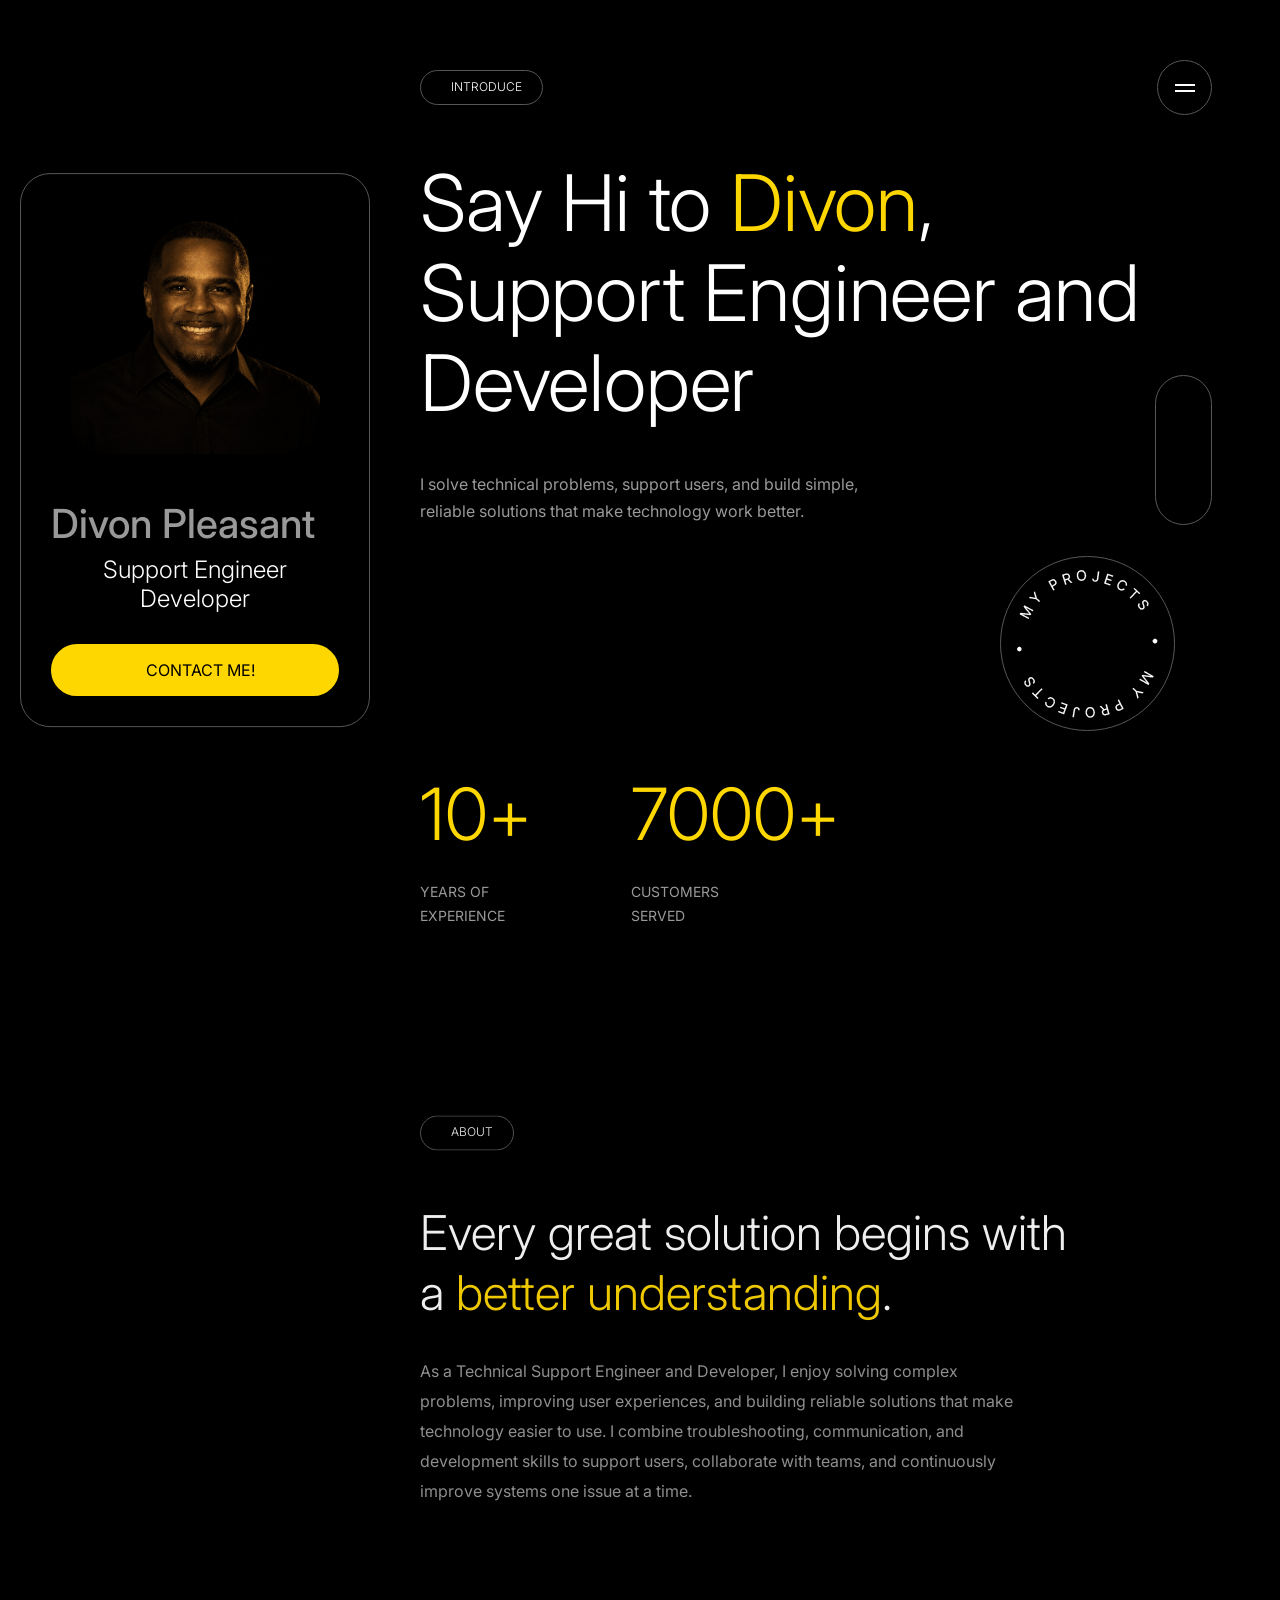
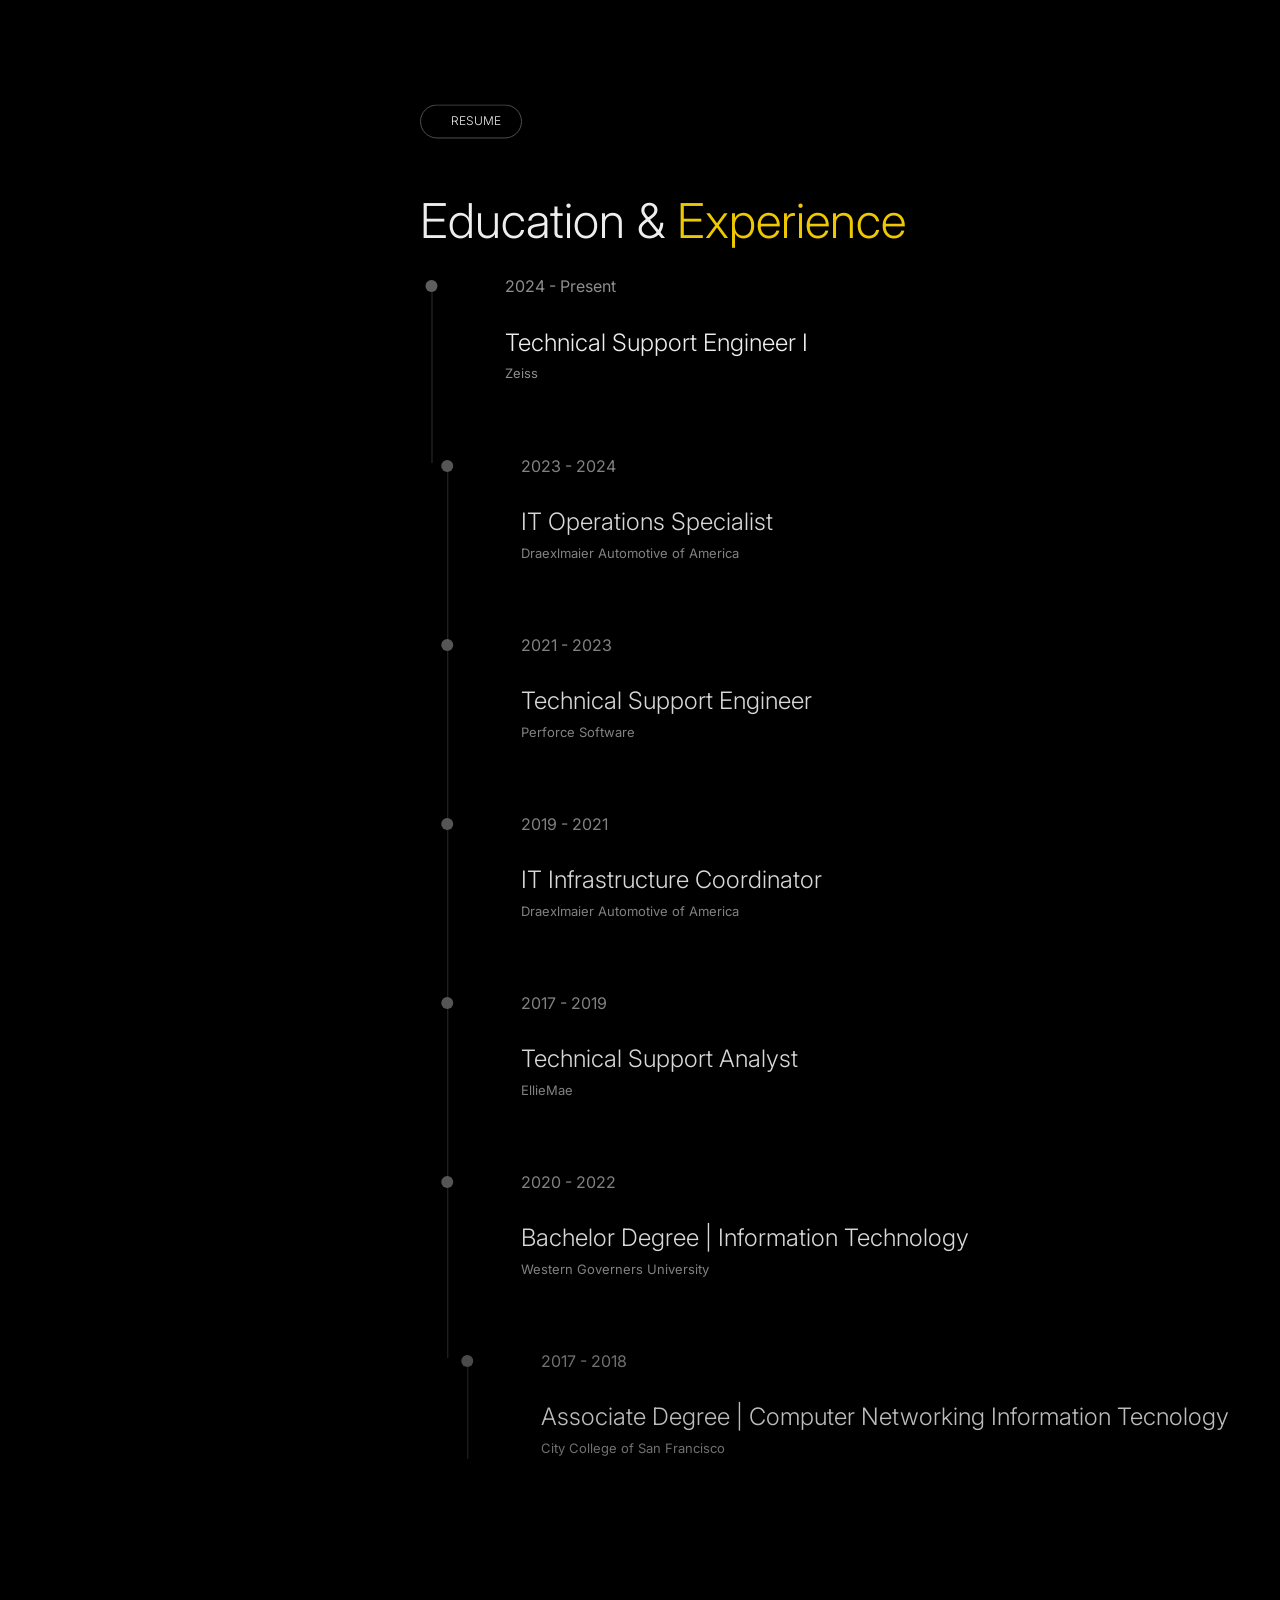
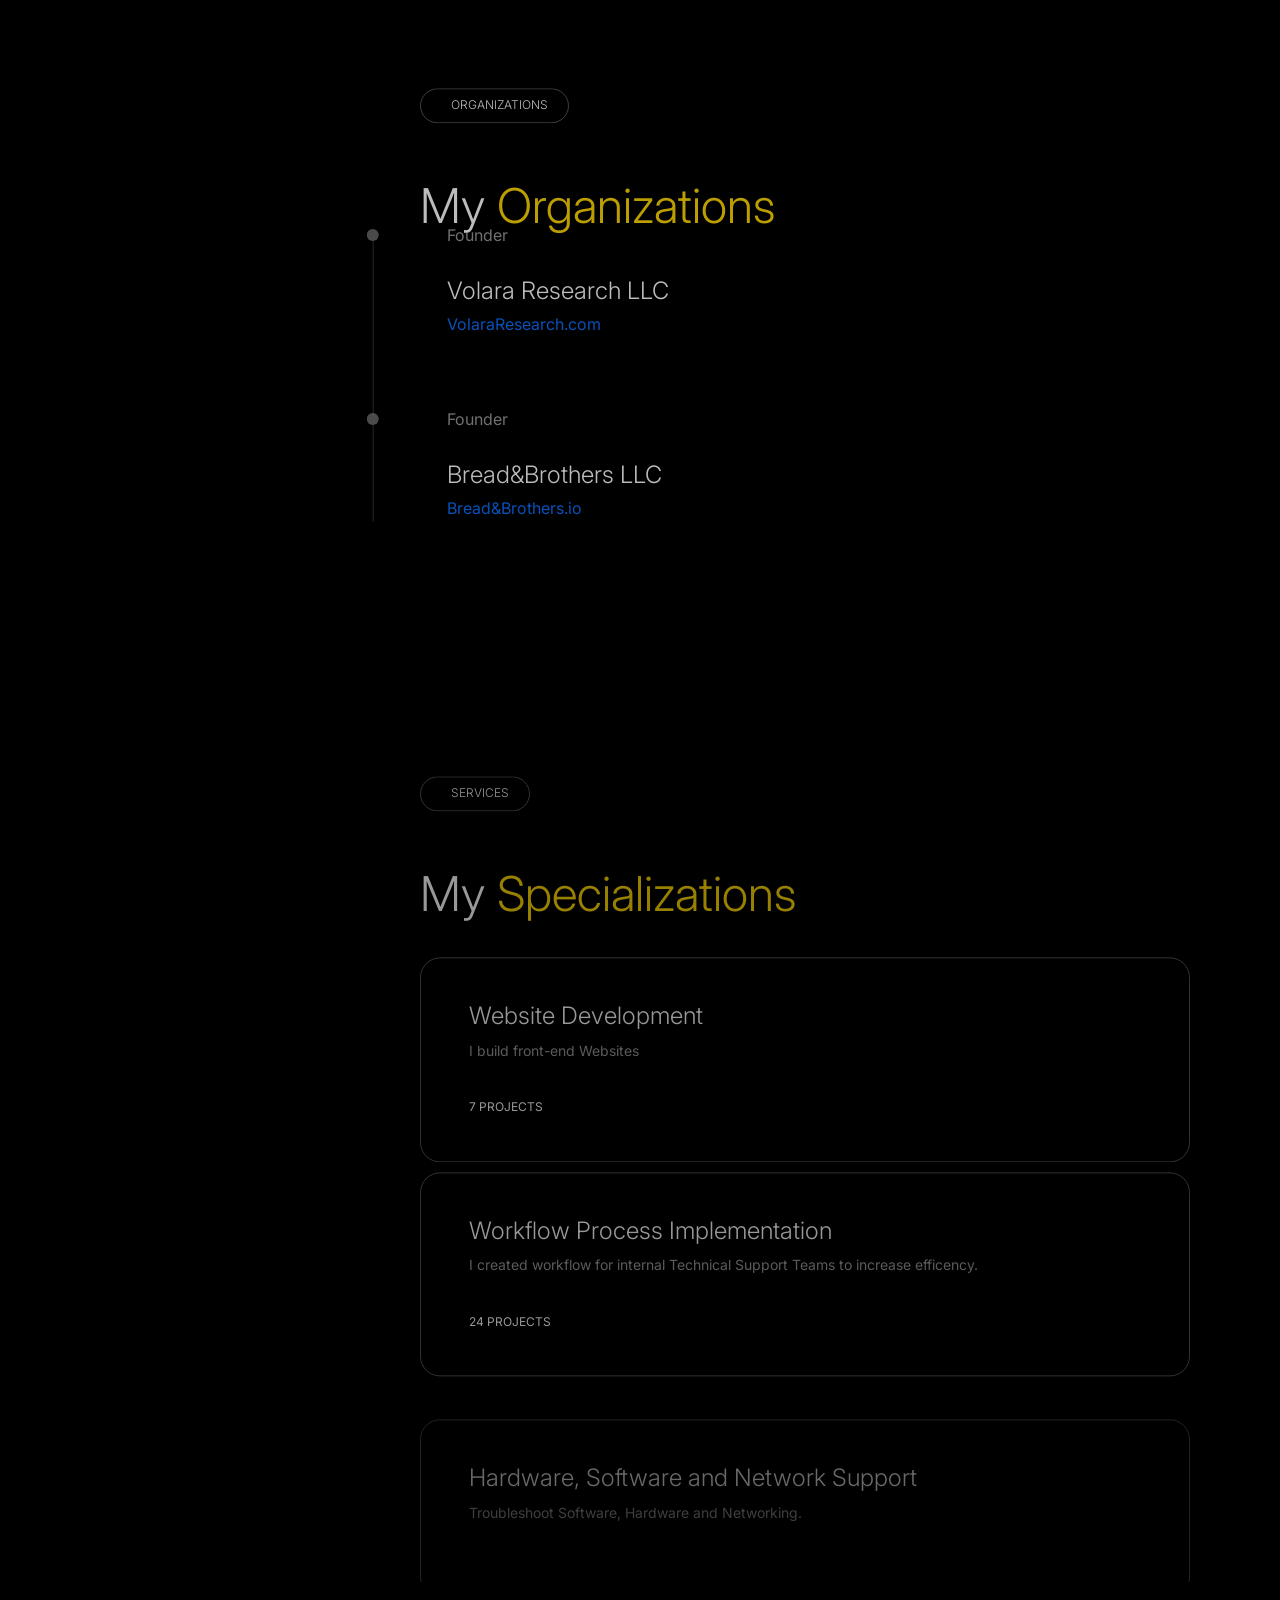
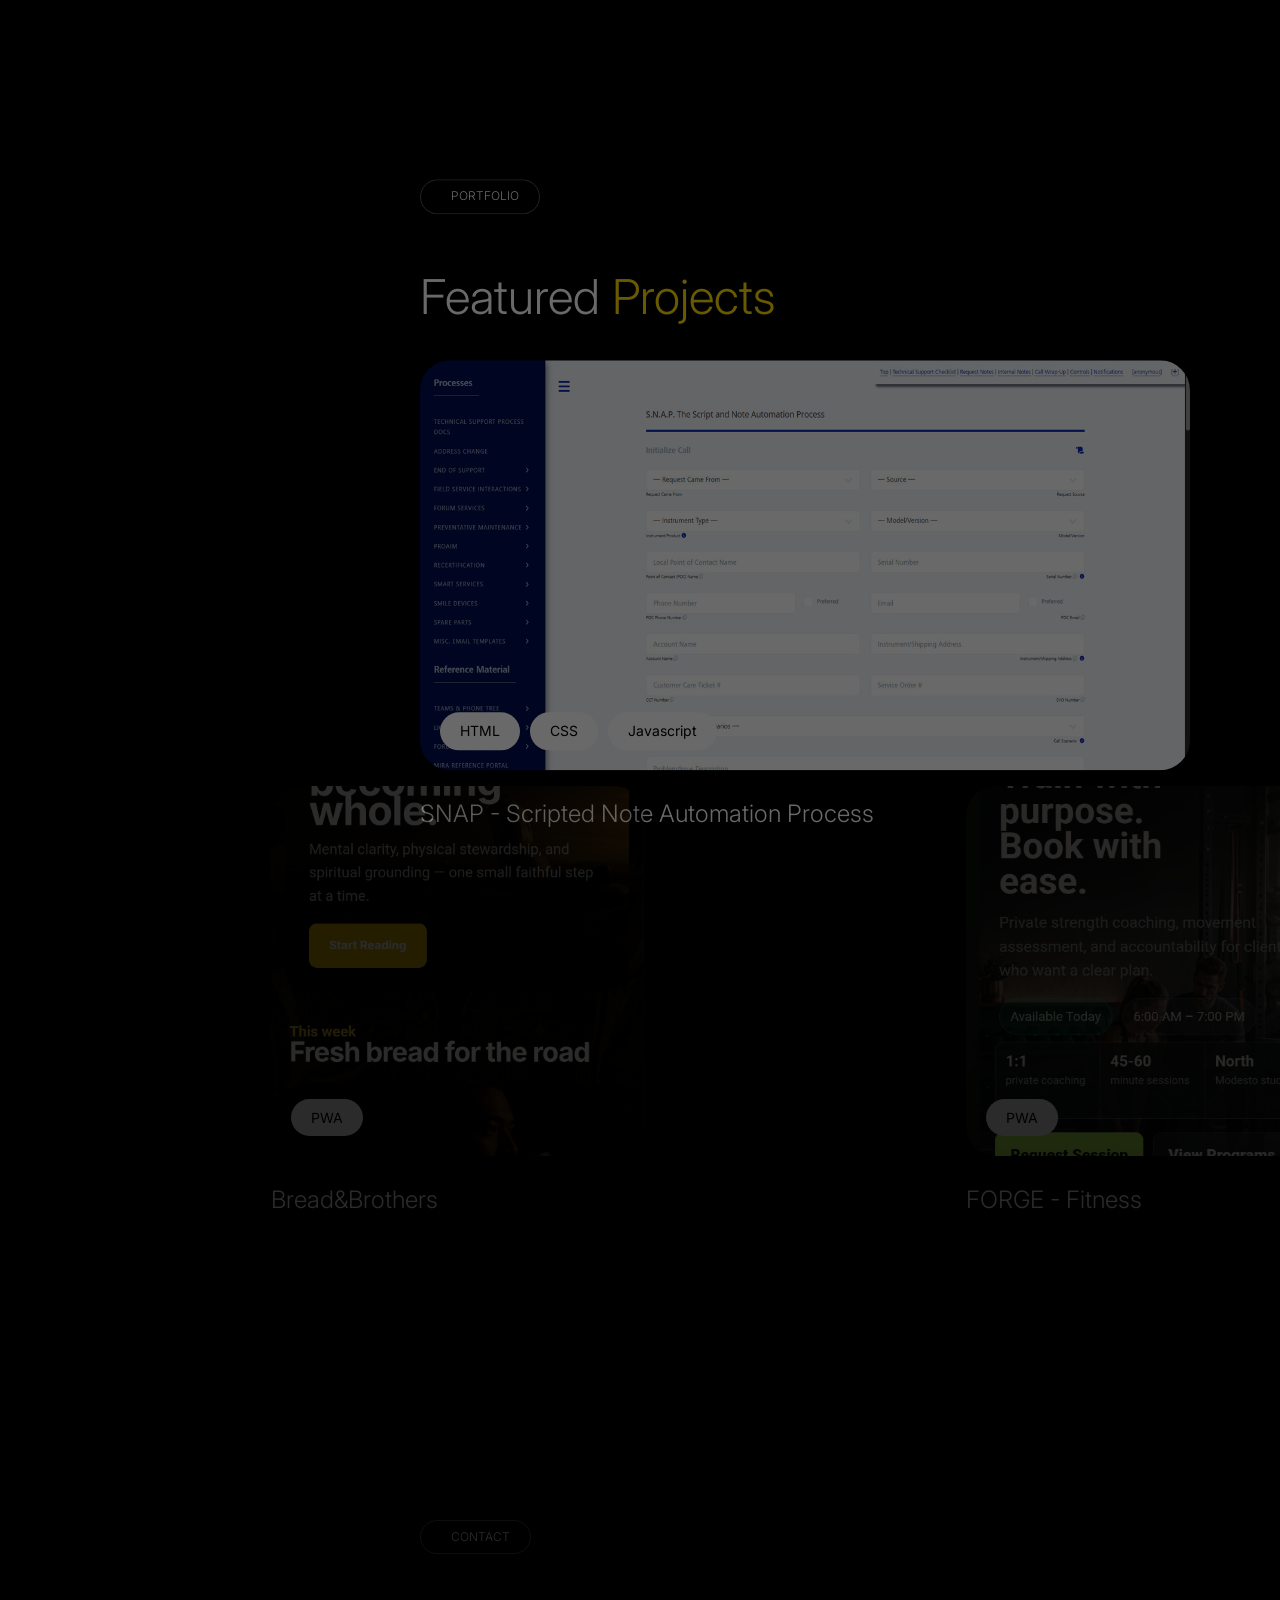
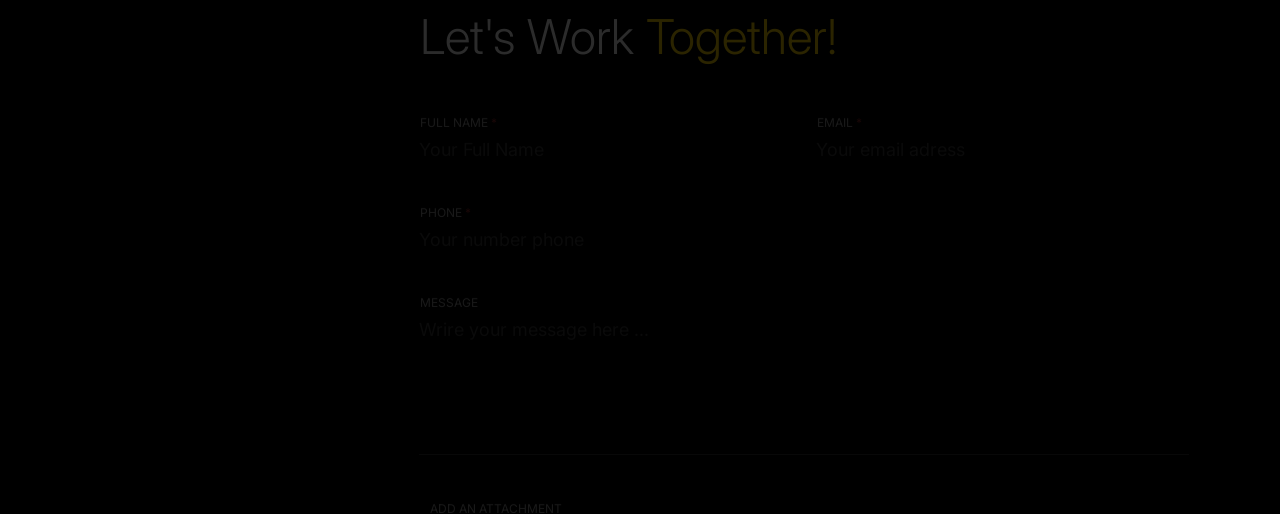
==== index.html @ dedeccb1 "intit init" ====
<!DOCTYPE html>
<html lang="en">
<head>
    <meta charset="UTF-8">
    <meta http-equiv="X-UA-Compatible" content="IE=edge">
    <meta name="viewport" content="width=device-width, initial-scale=1.0">
    <title>Divon Pleasant</title>

    <link rel="icon" type="image/x-icon" href="./assets/images/favicon.png">



    <!-- Font -->
    <link rel="preconnect" href="https://fonts.googleapis.com">
    <link rel="preconnect" href="https://fonts.gstatic.com" crossorigin>
    <link href="https://fonts.googleapis.com/css2?family=Inter:wght@100;200;300;400;500;600;700;800;900&display=swap" rel="stylesheet">

    <!-- Stylesheet -->
    <link rel="stylesheet" href="https://maxst.icons8.com/vue-static/landings/line-awesome/line-awesome/1.3.0/css/line-awesome.min.css">
    <link href="./assets/css/bootstrap.min.css" rel="stylesheet">
    <link rel="stylesheet" href="./assets/css/owl.carousel.min.css">
    <link rel="stylesheet" href="./assets/css/owl.theme.default.min.css">
    <link rel="stylesheet" href="./assets/css/animate.min.css">
    <link rel="stylesheet" href="./assets/css/smooth-scrollbar.css">
    <link rel="stylesheet" href="./assets/css/lightbox.min.css">

    <link rel="stylesheet" href="./assets/css/style.css">
    <link rel="stylesheet" href="./assets/css/responsive.css">

</head>
<body class="home1-page">

    <video class="body-overlay" muted autoplay loop>
        <source src="./assets/images/video1.mp4" type="video/mp4">
    </video>

    <!-- Preloader -->
    <div class="page-loader">
        <div class="bounceball"></div>
    </div>

    <span class="icon-menu">
        <span class="bar"></span>
        <span class="bar"></span>
    </span>

    <!-- Side Menu Bar -->
    <div class="responsive-sidebar-menu">
        <div class="overlay"></div>
        <div class="sidebar-menu-inner">
            <div class="menu-wrap">
                <p>Menu</p>
                <ul class="menu scroll-nav-responsive d-flex">
                    <li>
                        <a class="scroll-to" href="#home">
                            <i class="las la-home"></i> <span>Home</span>
                        </a>
                    </li>
                    <li>
                        <a class="scroll-to" href="#about">
                            <i class="lar la-user"></i> <span>About</span>
                        </a>
                    </li>
                    <li>
                        <a class="scroll-to" href="#resume">
                            <i class="las la-briefcase"></i> <span>Resume</span>
                        </a>
                    </li>
                    <li>
                        <a class="scroll-to" href="#services">
                            <i class="las la-stream"></i> <span>Services</span>
                        </a>
                    </li>
                    <!--
                    <li>
                        <a class="scroll-to" href="#skills">
                            <i class="las la-shapes"></i> <span>Skills</span>
                        </a>
                    </li>
                    -->
                    <li>
                        <a class="scroll-to" href="#portfolio">
                            <i class="las la-grip-vertical"></i> <span>Portfolios</span>
                        </a>
                    </li>
                    <!--
                    <li>
                        <a class="scroll-to" href="#testimonial">
                            <i class="lar la-comment"></i> <span>Testimonial</span>
                        </a>
                    </li>
                    -->
                    <li>
                        <a class="scroll-to" href="#contact">
                            <i class="las la-envelope"></i> <span>Contact</span>
                        </a>
                    </li>
                </ul>
            </div>
        </div>
    </div>

    <ul class="menu scroll-nav d-flex">
        <li>
            <a class="scroll-to" href="#home">
                <span>Home</span> <i class="las la-home"></i>
            </a>
        </li>
        <li>
            <a class="scroll-to" href="#about">
                <span>About</span> <i class="lar la-user"></i>
            </a>
        </li>
        <li>
            <a class="scroll-to" href="#resume">
                <span>Resume</span> <i class="las la-briefcase"></i>
            </a>
        </li>
        <li>
            <a class="scroll-to" href="#services">
                <span>Services</span> <i class="las la-stream"></i>
            </a>
        </li>
        <!--
        <li>
            <a class="scroll-to" href="#skills">
                <span>Skills</span> <i class="las la-shapes"></i>
            </a>
        </li>
        -->
        <li>
            <a class="scroll-to" href="#portfolio">
                <span>Portfolio</span> <i class="las la-grip-vertical"></i>
            </a>
        </li>
        <!--
        <li>
            <a class="scroll-to" href="#testimonial">
                <span>Testimonial</span> <i class="lar la-comment"></i>
            </a>
        </li>
        -->
        <li>
            <a class="scroll-to" href="#contact">
                <span>Contact</span> <i class="las la-envelope"></i>
            </a>
        </li>
    </ul>

    <div class="left-sidebar">
        <img class="me" src="./assets/images/propic.jpg" alt="Me">
        <h1 class="email">Divon Pleasant</h1>
        <h2 class="address">Support Engineer<br> Developer</h2>
        <a href="#contact" class="theme-btn">
            <i class="las la-envelope"></i> Contact Me!
        </a>
    </div>
    <!-- Main Section -->
    <main class="drake-main">
        <div id="smooth-wrapper">
            <div id="smooth-content">

                <div class="left-sidebar">
                    <img class="me" src="./assets/images/propic.jpg" alt="Me">
                    <h2 class="email">Divon Pleasant</h2>
                    <h2 class="address">Support Engineer & Developer</h2>
                    <a href="#contact" class="theme-btn">
                        <i class="las la-envelope"></i> Contact Me!
                    </a>
                </div>

                <!-- Hero Section -->
                <section class="hero-section page-section scroll-to-page" id="home">

                    <div class="custom-container">
                        <div class="hero-content content-width">
                            <div class="section-header">
                                <h4 class="subtitle scroll-animation" data-animation="fade_from_bottom">
                                    <i class="las la-home"></i> Introduce
                                </h4>
                                <h1 class="scroll-animation" data-animation="fade_from_bottom">Say Hi to <span>Divon</span>, Support Engineer and Developer</h1>
                            </div>
                            <p class="scroll-animation" data-animation="fade_from_bottom">I solve technical problems, support users, and build simple, reliable solutions that make technology work better.</p>
                            <a href="#portfolio" 
                                class="go-to-project-btn scroll-to scroll-animation" 
                                data-animation="rotate_up">
                                <img src="./assets/images/round-text.png" alt="Rounded Text">
                                <i class="las la-arrow-down"></i>
                            </a>
        
                            <div class="facts d-flex">
                                <div class="left scroll-animation" data-animation="fade_from_left">
                                    <h1>10+</h1>
                                    <p>Years of <br>Experience</p>
                                </div>
                                <div class="right scroll-animation" data-animation="fade_from_right">
                                    <h1>7000+</h1>
                                    <p>Customers <br>Served</p>
                                </div>
                            </div>
                        </div>
                    </div>
                </section>
        
                <!-- About Section -->
                <section class="about-area page-section scroll-to-page" id="about">
                    <div class="custom-container">
                        <div class="about-content content-width">
                            <div class="section-header">
                                <h4 class="subtitle scroll-animation" data-animation="fade_from_bottom">
                                    <i class="lar la-user"></i> About
                                </h4>
                                <h1 class="scroll-animation" data-animation="fade_from_bottom">Every great solution begins with <br> a <span>better understanding</span>.</h1>
                            </div>
                            <p class="scroll-animation" data-animation="fade_from_bottom">As a Technical Support Engineer and Developer, I enjoy solving complex problems, improving user experiences, and building reliable solutions that make technology easier to use.
                                 I combine troubleshooting, communication, and development skills to support users, collaborate with teams, and continuously improve systems one issue at a time.</p>
                        </div>
                    </div>
                </section>
        
                <!-- Resume Section -->
                <section class="resume-area page-section scroll-to-page" id="resume">
                    <div class="custom-container">
                        <div class="resume-content content-width">
                            <div class="section-header">
                                <h4 class="subtitle scroll-animation" data-animation="fade_from_bottom">
                                    <i class="las la-briefcase"></i> Resume
                                </h4>
                                <h1 class="scroll-animation" data-animation="fade_from_bottom">Education & <span>Experience</span></h1>
                            </div>
        
                            <div class="resume-timeline">
                                <div class="item scroll-animation" data-animation="fade_from_right">
                                    <span class="date">2024 - Present</span>
                                    <h2>Technical Support Engineer I</h2>
                                    <p>Zeiss</p>

                                </div>
                                <div class="item scroll-animation" data-animation="fade_from_right">
                                    <span class="date">2023 - 2024</span>
                                    <h2>IT Operations Specialist</h2>
                                    <p>Draexlmaier Automotive of America</p>
                                </div>
                                <div class="item scroll-animation" data-animation="fade_from_right">
                                    <span class="date">2021 - 2023</span>
                                    <h2>Technical Support Engineer</h2>
                                    <p>Perforce Software</p>
                                </div>
                                <div class="item scroll-animation" data-animation="fade_from_right">
                                    <span class="date">2019 - 2021</span>
                                    <h2>IT Infrastructure Coordinator</h2>
                                    <p>Draexlmaier Automotive of America</p>
                                </div>
                                <div class="item scroll-animation" data-animation="fade_from_right">
                                    <span class="date">2017 - 2019</span>
                                    <h2>Technical Support Analyst</h2>
                                    <p>EllieMae</p>
                                </div>
                                <div class="item scroll-animation" data-animation="fade_from_right">
                                    <span class="date">2020 - 2022</span>
                                    <h2>Bachelor Degree | Information Technology</h2>
                                    <p>Western Governers University</p>
                                </div>
                                 <div class="item scroll-animation" data-animation="fade_from_right">
                                    <span class="date">2017 - 2018</span>
                                    <h2>Associate Degree | Computer Networking Information Tecnology</h2>
                                    <p>City College of San Francisco</p>
                                </div>
                            </div>
        
                        </div>
                    </div>
                </section>

                <section class="resume-area page-section scroll-to-page" id="resume">
                    <div class="custom-container">
                        <div class="resume-content content-width">
                            <div class="section-header">
                                <h4 class="subtitle scroll-animation" data-animation="fade_from_bottom">
                                    <i class="las la-briefcase"></i> Organizations
                                </h4>
                                <h1 class="scroll-animation" data-animation="fade_from_bottom">My <span>Organizations</span></h1>
                            </div>
        
                            <div class="resume-timeline">
                                <div class="item scroll-animation" data-animation="fade_from_left">
                                    <span class="date">Founder</span>
                                    <h2>Volara Research LLC</h2>
                                    <a href="volararesearch.com">VolaraResearch.com</a>

                                </div>
                                <div class="item scroll-animation" data-animation="fade_from_left">
                                    <span class="date">Founder</span>
                                    <h2>Bread&Brothers LLC</h2>
                                    <a href="breadandbrothers.io">Bread&Brothers.io</a>
                                </div>
                            </div>
        
                        </div>
                    </div>
                </section>
        
                <!-- Services Section -->
                <section class="services-area page-section scroll-to-page" id="services">
                    <div class="custom-container">
                        <div class="services-content content-width">
                            <div class="section-header">
                                <h4 class="subtitle scroll-animation" data-animation="fade_from_bottom">
                                    <i class="las la-stream"></i> Services
                                </h4>
                                <h1 class="scroll-animation" data-animation="fade_from_bottom">My <span>Specializations</span></h1>
                            </div>
        
                            <div class="services-items">
                                <div class="service-item scroll-animation" data-animation="fade_from_bottom">
                                    <i class="las la-code"></i>
                                    <h2>Website Development</h2>
                                    <p>I build front-end Websites</p>
                                    <span class="projects">7 Projects</span>
                                </div>
                                <div class="service-item scroll-animation" data-animation="fade_from_bottom">
                                    <i class="las la-bezier-curve"></i>
                                    <h2>Workflow Process Implementation</h2>
                                    <p>I created workflow for internal Technical Support Teams to increase efficency.</p>
                                    <span class="projects">24 Projects</span>
                                </div>
                                <div class="service-item scroll-animation" data-animation="fade_from_bottom">
                                    <i class="las la-bezier-curve"></i>
                                    <h2>Hardware, Software and Network Support</h2>
                                    <p>Troubleshoot Software, Hardware and Networking.</p>
                                </div>
                            </div>
        
                        </div>
                    </div>
                </section>
        
                <!-- Skills Section -->
                 <!--
                <section class="skills-area page-section scroll-to-page" id="skills">
                    <div class="custom-container">
                        <div class="skills-content content-width">
                            <div class="section-header">
                                <h4 class="subtitle scroll-animation" data-animation="fade_from_bottom">
                                    <i class="las la-shapes"></i> my skills
                                </h4>
                                <h1 class="scroll-animation" data-animation="fade_from_bottom">My <span>Advantages</span></h1>
                            </div>
        
                            <div class="row skills text-center">
                                <div class="col-md-3 scroll-animation" data-animation="fade_from_left">
                                    <div class="skill">
                                        <div class="skill-inner">
                                            <img src="./assets/images/figma.png" alt="Figma">
                                            <h1 class="percent">92%</h1>
                                        </div>
                                        <p class="name">Figma</p>
                                    </div>
                                </div>
                                <div class="col-md-3 scroll-animation" data-animation="fade_from_bottom">
                                    <div class="skill">
                                        <div class="skill-inner">
                                            <img src="./assets/images/framer.png" alt="Framer">
                                            <h1 class="percent">85%</h1>
                                        </div>
                                        <p class="name">Framer</p>
                                    </div>
                                </div>
                                <div class="col-md-3 scroll-animation" data-animation="fade_from_top">
                                    <div class="skill">
                                        <div class="skill-inner">
                                            <img src="./assets/images/webflow.png" alt="Webflow">
                                            <h1 class="percent">80%</h1>
                                        </div>
                                        <p class="name">Webflow</p>
                                    </div>
                                </div>
                                <div class="col-md-3 scroll-animation" data-animation="fade_from_right">
                                    <div class="skill">
                                        <div class="skill-inner">
                                            <img src="./assets/images/react.png" alt="React">
                                            <h1 class="percent">90%</h1>
                                        </div>
                                        <p class="name">React</p>
                                    </div>
                                </div>
                                <div class="col-md-3 scroll-animation" data-animation="fade_from_left">
                                    <div class="skill">
                                        <div class="skill-inner">
                                            <img src="./assets/images/wordpress.png" alt="WordPress">
                                            <h1 class="percent">86%</h1>
                                        </div>
                                        <p class="name">WordPress</p>
                                    </div>
                                </div>
                                <div class="col-md-3 scroll-animation" data-animation="fade_from_bottom">
                                    <div class="skill">
                                        <div class="skill-inner">
                                            <img src="./assets/images/laravel.png" alt="Laravel/PHP">
                                            <h1 class="percent">70%</h1>
                                        </div>
                                        <p class="name">Laravel/PHP</p>
                                    </div>
                                </div>
                            </div>
        
                        </div>
                    </div>
                </section>

                -->
        
                <!-- Portfolio Section -->
                <section class="portfolio-area page-section scroll-to-page" id="portfolio">
                    <div class="custom-container">
                        <div class="portfolio-content content-width">
                            <div class="section-header">
                                <h4 class="subtitle scroll-animation" data-animation="fade_from_bottom">
                                    <i class="las la-grip-vertical"></i> portfolio
                                </h4>
                                <h1 class="scroll-animation" data-animation="fade_from_bottom">Featured <span>Projects</span></h1>
                            </div>
        
                            <div class="row portfolio-items">
                                <div class="col-md-12 scroll-animation" data-animation="fade_from_bottom">
                                    <div class="portfolio-item portfolio-full">
                                        <div class="portfolio-item-inner">
                                            <a href="./assets/images/portfolio1.jpg" data-lightbox="example-1">
                                                <img src="./assets/images/portfolio1.jpg" alt="Portfolio">
                                            </a>
        
                                            <ul class="portfolio-categories">
                                                <li>
                                                    <a href="">HTML</a>
                                                </li>
                                                <li>
                                                    <a href="">CSS</a>
                                                </li>
                                                <li>
                                                    <a href="">Javascript</a>
                                                </li>
                                            </ul>
                                        </div>
                                        <h2><a href="">SNAP - Scripted Note Automation Process</a></h2>
                                    </div>
                                </div>
        
                                <div class="col-md-6 scroll-animation" data-animation="fade_from_left">
                                    <div class="portfolio-item portfolio-half">
                                        <div class="portfolio-item-inner">
                                            <a href="./assets/images/portfolio2.jpg" data-lightbox="example-1">
                                                <img src="./assets/images/portfolio2.jpg" alt="Portfolio">
                                            </a>

                                            <img src="./assets/images/portfolio2.jpg" alt="Portfolio">
        
                                            <ul class="portfolio-categories">
                                                <li>
                                                    <a href="">PWA</a>
                                                </li>
                                            </ul>
                                        </div>
                                        <h2><a href="">Bread&Brothers</a></h2>
                                    </div>
                                </div>
        
                                <div class="col-md-6 scroll-animation" data-animation="fade_from_right">
                                    <div class="portfolio-item portfolio-half">
                                        <div class="portfolio-item-inner">
                                            <a href="./assets/images/portfolio3.jpg" data-lightbox="example-1">
                                                <img src="./assets/images/portfolio3.jpg" alt="Portfolio">
                                            </a>
        
                                            <ul class="portfolio-categories">
                                                <li>
                                                    <a href="">PWA</a>
                                                </li>
                                            </ul>
                                        </div>
                                        <h2><a href="">FORGE - Fitness</a></h2>
                                    </div>
                                </div>
        
                                
                            </div>
        
                        </div>
                    </div>
                </section>
                
                <!-- Testimonial Section -->
                 <!--
                <section class="testimonial-area page-section scroll-to-page" id="testimonial">
                    <div class="custom-container">
                        <div class="testimonial-content content-width">
                            <div class="section-header">
                                <h4 class="subtitle scroll-animation" data-animation="fade_from_bottom">
                                    <i class="lar la-comment"></i> testimonial
                                </h4>
                                <h1 class="scroll-animation" data-animation="fade_from_bottom">Trusted by <span>Hundered Clients</span></h1>
                            </div>
        
                            <div class="testimonial-slider-wrap scroll-animation" data-animation="fade_from_bottom">
                                <div class="owl-carousel testimonial-slider owl-theme">
                                    <div class="testimonial-item">
                                        <div class="testimonial-item-inner">
                                            <div class="author d-flex align-items-center">
                                                <img src="./assets/images/testimonial-1.jpg" alt="portfolio">
                                                <div class="right">
                                                    <h3>Paublo Dybala</h3>
                                                    <p class="designation">CEO of <span>IBM Global</span></p>
                                                </div>
                                            </div>
                                            <p>“Drake - A Developer with the creativity, professional and 
                                                master of code. Much more than what i'm expect. 
                                                High quality product & flexiable price. Recommended!.”</p>
        
                                            <a href="" class="project-btn">Project</a>
                                        </div>
                                    </div>
                                    <div class="testimonial-item">
                                        <div class="testimonial-item-inner">
                                            <div class="author d-flex align-items-center">
                                                <img src="./assets/images/testimonial-2.jpg" alt="portfolio">
                                                <div class="right">
                                                    <h3>Christina Morillo</h3>
                                                    <p class="designation">Product Management of <span>Invision App Inc</span></p>
                                                </div>
                                            </div>
                                            <p>“Drake was a real pleasure to work with and we look 
                                                forward to working with him again. He's definitely the kind of 
                                                designer that you can trust with any project from A-Z.”</p>
        
                                            <a href="" class="project-btn">Project</a>
                                        </div>
                                    </div>
                                    <div class="testimonial-item">
                                        <div class="testimonial-item-inner">
                                            <div class="author d-flex align-items-center">
                                                <img src="./assets/images/testimonial-3.jpg" alt="portfolio">
                                                <div class="right">
                                                    <h3>Phil Foden</h3>
                                                    <p class="designation">Director of <span>Envato LLC</span></p>
                                                </div>
                                            </div>
                                            <p>“Extremely profressional and fast service!. Drake is a master
                                                of code and he also very creative. We done 3 projects with
                                                him and certain will continue.”</p>
        
                                            <a href="" class="project-btn">Project</a>
                                        </div>
                                    </div>
                                </div>
                                <div class="testimonial-footer-nav">
                                    <div class="testimonial-nav d-flex align-items-center">
                                        <button class="prev"><i class="las la-angle-left"></i></button>
                                        <div id="testimonial-slide-count"></div>
                                        <button class="next"><i class="las la-angle-right"></i></button>
                                    </div>
                                </div>
                            </div>
        
                            <div class="clients-logos">
                                <h4 class="scroll-animation" data-animation="fade_from_bottom">work with 60+ brands worldwide</h4>
                                <div class="row align-items-center">
                                    <div class="col-md-3 scroll-animation" data-animation="fade_from_left">
                                        <img src="./assets/images/client-1.png" alt="client">
                                    </div>
                                    <div class="col-md-3 scroll-animation" data-animation="fade_from_bottom">
                                        <img src="./assets/images/client-2.png" alt="client">
                                    </div>
                                    <div class="col-md-3 scroll-animation" data-animation="fade_from_top">
                                        <img src="./assets/images/client-3.png" alt="client">
                                    </div>
                                    <div class="col-md-3 scroll-animation" data-animation="fade_from_right">
                                        <img src="./assets/images/client-4.png" alt="client">
                                    </div>
                                    <div class="col-md-3 scroll-animation" data-animation="fade_from_left">
                                        <img src="./assets/images/client-5.png" alt="client">
                                    </div>
                                    <div class="col-md-3 scroll-animation" data-animation="fade_from_bottom">
                                        <img src="./assets/images/client-6.png" alt="client">
                                    </div>
                                    <div class="col-md-3 scroll-animation" data-animation="fade_from_top">
                                        <img src="./assets/images/client-7.png" alt="client">
                                    </div>
                                    <div class="col-md-3 scroll-animation" data-animation="fade_from_right">
                                        <img src="./assets/images/client-8.png" alt="client">
                                    </div>
                                </div>
                            </div>
        
                        </div>
                    </div>
                </section>
        
                <!-- Pricing Section -->
                 <!--
                <section class="pricing-area page-section scroll-to-page" id="pricing">
                    <div class="custom-container">
                        <div class="pricing-content content-width">
                            <div class="section-header">
                                <h4 class="subtitle scroll-animation" data-animation="fade_from_bottom">
                                    <i class="las la-dollar-sign"></i> pricing
                                </h4>
                                <h1 class="scroll-animation" data-animation="fade_from_bottom">My <span>Pricing</span></h1>
                            </div>
        
                            <div class="pricing-table-items">
                                <div class="row">
                                    <div class="col-md-6 scroll-animation" data-animation="fade_from_left">
                                        <div class="pricing-table">
                                            <div class="pricing-table-header">
                                                <div class="top d-flex justify-content-between align-items-start">
                                                    <h4>basic</h4>
                                                    <p class="text-right">Have design ready to build?<br>
                                                        or small budget</p>
                                                </div>
                                                <h1>$69 <span>/ hour</span></h1>
                                            </div>
                                            <ul class="feature-lists">
                                                <li>Need your wireframe</li>
                                                <li>Design with Figma, Framer</li>
                                                <li>Implement with Webflow, React, WordPress, Laravel/PHP</li>
                                                <li>Remote/Online</li>
                                                <li>Work in business days, no weekend.</li>
                                                <li>Support 6 months</li>
                                            </ul>
                                            <a href="" class="theme-btn">pick this package</a>
                                        </div>
                                    </div>
                                    <div class="col-md-6 scroll-animation" data-animation="fade_from_right">
                                        <div class="pricing-table">
                                            <div class="pricing-table-header">
                                                <div class="top d-flex justify-content-between align-items-start">
                                                    <h4>premium</h4>
                                                    <p class="text-right">Not have any design?<br>
                                                        Leave its for me</p>
                                                </div>
                                                <h1>$129 <span>/ hour</span></h1>
                                            </div>
                                            <ul class="feature-lists">
                                                <li>Don't need wireframe or anything</li>
                                                <li>Design with Figma, Framer from scratch</li>
                                                <li>Implement with Webflow, React, WordPress, Laravel/PHP</li>
                                                <li>Remote/Online</li>
                                                <li>Work with both weekend</li>
                                                <li>Support 12 months</li>
                                                <li>Your project alway be priority</li>
                                                <li>Customer care gifts</li>
                                            </ul>
                                            <a href="" class="theme-btn">pick this package</a>
                                        </div>
                                    </div>
                                </div>
                                <p class="info scroll-animation" data-animation="fade_from_bottom">
                                    Don't find any package match with your plan!<br>
                                    Want to setup a new tailor-made package for only you?. <a href="">Contact Us</a>
                                </p>
                            </div>
        
                        </div>
                    </div>
                </section>
                -->
                <!-- Contact Section -->
                <section class="contact-area page-section scroll-content" id="contact">
                    <div class="custom-container">
                        <div class="contact-content content-width">
                            <div class="section-header">
                                <h4 class="subtitle scroll-animation" data-animation="fade_from_bottom">
                                    <i class="las la-dollar-sign"></i> contact
                                </h4>
                                <h1 class="scroll-animation" data-animation="fade_from_bottom">Let's Work <span>Together!</span></h1>
                            </div>
                            <p id="required-msg">* Marked fields are required to fill.</p>

                            <form class="contact-form scroll-animation" data-animation="fade_from_bottom" method="POST" action="mailer.php">
                                <div class="alert alert-success messenger-box-contact__msg" style="display: none" role="alert">
                                    Your message was sent successfully.
                                </div>
                                <div class="row">
                                    <div class="col-md-6">
                                        <div class="input-group">
                                            <label for="full-name">full Name <sup>*</sup></label>
                                            <input type="text" name="full-name" id="full-name" placeholder="Your Full Name">
                                        </div>
                                    </div>
                                    <div class="col-md-6">
                                        <div class="input-group">
                                            <label for="email">Email <sup>*</sup></label>
                                            <input type="email" name="email" id="email" placeholder="Your email adress">
                                        </div>
                                    </div>
                                    <div class="col-md-6">
                                        <div class="input-group">
                                            <label for="phone-number">phone <sup>*</sup></label>
                                            <input type="text" name="phone-number" id="phone-number" placeholder="Your number phone">
                                        </div>
                                    </div>
                                    <div class="col-md-12">
                                        <div class="input-group">
                                            <label for="message">message</label>
                                            <textarea name="message" id="message" placeholder="Wrire your message here ..."></textarea>
                                        </div>
                                    </div>
                                    <div class="col-md-12">
                                        <div class="input-group upload-attachment">
                                            <div>
                                                <label for="upload-attachment">
                                                    <i class="las la-cloud-upload-alt"></i> add an attachment
                                                    <input type="file" name="file" id="upload-attachment">
                                                </label>
                                                
                                            </div>
                                            
                                        </div>
                                    </div>
                                    <div class="col-md-12">
                                        <div class="input-group submit-btn-wrap">
                                            <button class="theme-btn" name="submit" type="submit" id="submit-form">send message</button>
                                        </div>
                                    </div>
                                </div>
                            </form>

                        </div>
                    </div>
                </section>
            </div>
        </div>
    </main>
    

    <script src="./assets/js/jquery.js"></script>
    <script src="./assets/js/bootstrap.bundle.min.js"></script>
    <script src="./assets/js/owl.carousel.js"></script>
    <script src="./assets/js/gsap.min.js"></script>
    <script src="./assets/js/ScrollTrigger.min.js"></script>
    <script src="./assets/js/ScrollToPlugin.min.js"></script>
    <script src="./assets/js/lightbox.min.js"></script>
    
    <script src="./assets/js/main.js"></script>
    <script src="./assets/js/ajax-form.js"></script>
</body>
</html>
---- assets/css/smooth-scrollbar.css ----
scrollbar,[scrollbar],[data-scrollbar]{display:block;position:relative;overflow:scroll}scrollbar .scroll-content,[scrollbar] .scroll-content,[data-scrollbar] .scroll-content{-webkit-transform:translate3d(0,0,0);transform:translate3d(0,0,0);will-change:transform}scrollbar.scrolling .scroll-content,[scrollbar].scrolling .scroll-content,[data-scrollbar].scrolling .scroll-content{pointer-events:none}scrollbar.scrolling .scroll-content .scroll-content,[scrollbar].scrolling .scroll-content .scroll-content,[data-scrollbar].scrolling .scroll-content .scroll-content{pointer-events:auto}scrollbar .scrollbar-track,[scrollbar] .scrollbar-track,[data-scrollbar] .scrollbar-track{position:absolute;opacity:0;z-index:1;-webkit-transition:opacity .5s 1s ease-out,background .5s ease-out;transition:opacity .5s 1s ease-out,background .5s ease-out;background:0 0}scrollbar .scrollbar-track.show,[scrollbar] .scrollbar-track.show,[data-scrollbar] .scrollbar-track.show,scrollbar .scrollbar-track:hover,[scrollbar] .scrollbar-track:hover,[data-scrollbar] .scrollbar-track:hover{opacity:1;-webkit-transition-delay:0s;transition-delay:0s}scrollbar .scrollbar-track:hover,[scrollbar] .scrollbar-track:hover,[data-scrollbar] .scrollbar-track:hover{background:rgba(222,222,222,.75)}scrollbar .scrollbar-track-x,[scrollbar] .scrollbar-track-x,[data-scrollbar] .scrollbar-track-x{bottom:0;left:0;width:100%;height:8px}scrollbar .scrollbar-track-y,[scrollbar] .scrollbar-track-y,[data-scrollbar] .scrollbar-track-y{top:0;right:0;width:8px;height:100%}scrollbar .scrollbar-thumb,[scrollbar] .scrollbar-thumb,[data-scrollbar] .scrollbar-thumb{position:absolute;top:0;left:0;width:8px;height:8px;background:rgba(0,0,0,.5);border-radius:4px}
---- assets/css/style.css ----
/* 
    -- Table of Content --

    * 01 - Menu
    * 02 - Responsive Sidebar Menu
    * 03 - Global Color
    * 04 - Header
    * 05 - Section Header
    * 06 - Left Sidebar
    * 07 - Hero Section
    * 08 - Home 3
    * 09 - Home 5
    * 10 - About
    * 11 - Resume
    * 12 - Services
    * 13 - Skills
    * 14 - Portfolio
    * 15 - Testimonial
    * 16 - Client
    * 17 - Pricing Table
    * 18 - Contact
    * 19 - Breadcrumb
    * 20 - Blog items
    * 21 - Blog Style 2
    * 22 - Blog Details
    * 23 - Comment
    * 24 - Comment Form
    * 25 - Footer
    * @Keyframe

*/
:root {
    --primary_color: #FFD700;
}
*,*::before,*::after {
    margin: 0;
    padding: 0;
    box-sizing: border-box;
}

body {
    font-family: 'Inter', sans-serif;
    font-size: 16px;
    scroll-behavior: smooth;
    color: #999999;
    background: #1f1f1f;
    line-height: 1.7;
    overflow-x: hidden;
    height: 100vh;
}
.bg-white {
    background: #fff;
}
img {
    max-width: 100%;
}
a {
    text-decoration: none;
}
.text-right {
    text-align: right;
}
ul {
    list-style: none;
    margin: 0;
    padding: 0;
}
.content-width {
    max-width: 770px;
    width: 100%;
    margin-left: auto;
}
.content-width1 {
    max-width: 1100px;
    width: 100%;
    margin-left: auto;
}
.theme-btn {
    background: var(--primary_color);
    color: #000000;
    display: block;
    text-align: center;
    padding: 11px 58px 10px 58px;
    display: inline-flex;
    align-items: center;
    border-radius: 30px;
    justify-content: center;
    text-transform: uppercase;
    border: none;
    transition: .3s;
    cursor: pointer;
    border: 2px solid var(--primary_color);
}
.theme-btn i {
    font-size: 24px;
    margin-right: 10px;
    display: block;
    margin-bottom: 3px;
}
.theme-btn:hover {
    background: none;
    color: var(--primary_color);
}
.custom-container {
    max-width: 1130px;
    padding: 0 15px;
    margin: auto;
}
.subtitle {
    font-size: 12px;
    color: #ffffff;
    text-transform: uppercase;
    font-weight: 300;
    margin: 0;
    border: 1px solid #565656;
    padding: 9px 20px;
    border-radius: 30px;
    margin-bottom: 53px;
    display: inline-flex;
    align-items: center;
}
.subtitle i {
    margin-bottom: 1px;
    font-size: 14px;
    margin-right: 10px;
}

.page-loader {
    position: fixed;
    left: 0;
    top: 0;
    width: 100%;
    height: 100%;
    z-index: 10000;
    background: #000;
    display: flex;
    align-items: center;
    justify-content: center;
}
.page-loader .bounceball {
    position: relative;
    display: inline-block;
    height: 37px;
    width: 15px;
}
.page-loader .bounceball:before {
    position: absolute;
    content: '';
    display: block;
    top: 0;
    width: 15px;
    height: 15px;
    border-radius: 50%;
    background-color: #fff;
    transform-origin: 50%;
    animation: bounceLoader 500ms alternate infinite ease;
}


/* Icon Menu */
.icon-menu {
    position: absolute;
    right: 68px;
    top: 60px;
    width: 55px;
    height: 55px;
    border-radius: 50%;
    display: flex;
    flex-direction: column;
    border: 1px solid #575757;
    align-items: center;
    justify-content: center;
    gap: 4px;
    cursor: pointer;
    transition: .3s;
    background: #1f1f1f;
    z-index: 99;
}
.icon-menu span {
    width: 20px;
    display: block;
    height: 2px;
    background: #fff;
    transition: .3s;
}
.icon-menu:hover {
    border-color: var(--primary_color);
}
.icon-menu:hover span {
    background: var(--primary_color);
}


#scroll-section {
    /* overflow-x: hidden !important;
    overflow-y: auto !important; */
    /* width: 100%; */
    /* height: 100%; */
    /* height: 100vh; */
}
.scroll-content {
    /* transform: translate(0) !important; */
}
main.drake-main {
    /* inset: 0px;
    width: 100%;
    height: 100vh;
    position: fixed; */
    /* overflow: hidden; */
}
.page-section {
    overflow: hidden;
}


/* 01 - Menu */
.menu {
    flex-direction: column;
    border: 1px solid #575757;
    border-radius: 30px;
    position: fixed;
    right: 68px;
    top: 322px;
    /* width: 55px; */
    text-align: center;
    gap: 20px;
    padding: 24px 0;
    background: #1f1f1f;
    z-index: 20;
}
.menu li .scroll-to,
.menu li a {
    display: block;
    position: relative;
    /* padding: 10px 10px; */
    width: 55px;
    transition: .3s;
    color: #999999;
    cursor: pointer;
}
.menu li a.active,
.menu li a:hover,
.menu li .scroll-to.active,
.menu li .scroll-to:hover {
    color: var(--primary_color);
}
.menu li .scroll-to:hover span,
.menu li a:hover span {
    opacity: 1;
    visibility: visible;
}
.menu li .scroll-to i,
.menu li a i {
    font-size: 20px;
    display: block;
}
.menu li .scroll-to span,
.menu li a span {
    position: absolute;
    transition: .3s;
    font-size: 12px;
    background: #404042;
    right: 100%;
    color: #fff;
    display: block;
    padding: 3px 8px;
    border-radius: 5px;
    visibility: hidden;
    opacity: 0;
}
.menu li .scroll-to span::before,
.menu li a span::before {
    content: '';
    width: 10px;
    height: 10px;
    background: #404042;
    position: absolute;
    right: -3px;
    top: 50%;
    transform: rotate(54deg) skew(-8deg, -39deg);
    margin-top: -5px;
    z-index: -1;
}

/* 02 - Responsive Sidebar Menu */
.responsive-sidebar-menu {
    position: fixed;
    left: 0;
    top: 0;
    width: 100%;
    height: 100%;
    z-index: 99;
    opacity: 0;
    visibility: hidden;
    transition: .2s;
}
.responsive-sidebar-menu.active {
    opacity: 1;
    visibility: visible;
}
.global-color .inner .overlay,
.responsive-sidebar-menu .overlay {
    position: absolute;
    left: 0;
    top: 0;
    width: 100%;
    height: 100%;
    z-index: -1;
    background: #565656;
    opacity: 0.5;
}
.responsive-sidebar-menu .sidebar-menu-inner {
    max-width: 345px;
    width: 100%;
    margin-left: auto;
    background: #191919;
    height: 100%;
    overflow-x: hidden;
    padding-top: 50px;
    margin-right: -250px;
    transition: .3s;
}
.responsive-sidebar-menu.active .sidebar-menu-inner {
    margin-right: 0;
}
.responsive-sidebar-menu .sidebar-menu-inner .menu-wrap {
    width: 46%;
    margin: auto;
}
.responsive-sidebar-menu .sidebar-menu-inner .menu-wrap p {
    font-size: 18px;
}
.responsive-sidebar-menu .sidebar-menu-inner .menu-wrap .menu {
    position: relative;
    right: auto;
    left: 0;
    top: 0;
    transform: translateY(0);
    background: none;
    border-radius: 0;
    border: none;
    margin-bottom: 30px;
}
.responsive-sidebar-menu .sidebar-menu-inner .menu-wrap .menu li a {
    display: flex;
    align-items: center;
    gap: 10px;
}
.responsive-sidebar-menu .sidebar-menu-inner .menu-wrap .menu li a:hover span {
    color: #fff;
}
.responsive-sidebar-menu .sidebar-menu-inner .menu-wrap .menu li a i {
    margin-bottom: 2px;
}
.responsive-sidebar-menu .sidebar-menu-inner .menu-wrap .menu li a span {
    position: relative;
    right: 0;
    opacity: 1;
    visibility: visible;
    color: #999999;
    background: none;
    margin: 0;
    padding: 0;
    border-radius: 0;
}
.responsive-sidebar-menu .sidebar-menu-inner .menu-wrap .menu li a span::before {
    display: none
}
.responsive-sidebar-menu .sidebar-menu-inner .menu-wrap .menu li a.active span {
    color: #fff;
}
.responsive-sidebar-menu .sidebar-menu-inner .global-color-option,
.responsive-sidebar-menu .sidebar-menu-inner .sidebar-social {
    width: 46%;
    margin: auto;
}
.responsive-sidebar-menu .sidebar-menu-inner .sidebar-social ul {
    gap: 15px;
}
.responsive-sidebar-menu .sidebar-menu-inner .sidebar-social ul li a {
    color: #999999;
    transition: .3s;
    font-size: 16px;
}
.responsive-sidebar-menu .sidebar-menu-inner .sidebar-social ul li a:hover {
    color: var(--primary_color);
}

/* 03 - Global Color */
.global-color {
    position: fixed;
    left: 0;
    top: 50px;
    z-index: 100;
}
.global-color .inner {
    position: fixed;
    left: 0;
    top: 0;
    width: 100%;
    height: 100%;
    z-index: 99;
    opacity: 0;
    visibility: hidden;
    transition: .2s;
}
.global-color.active .inner {
    opacity: 1;
    visibility: visible;
}
.global-color .setting-toggle {
    width: 40px;
    height: 40px;
    display: flex;
    align-items: center;
    justify-content: center;
    font-size: 20px;
    cursor: pointer;
    background: #1f1f1f;
}
.global-color .inner .global-color-option .close-settings {
    position: absolute;
    right: 20px;
    top: 20px;
    color: #fff;
    font-size: 20px;
}
.global-color .inner .global-color-option .global-color-option-inner p {
    text-transform: uppercase;
    font-size: 13px;
    color: #fff;
    line-height: 1.2;
    margin-bottom: 25px;
}
.global-color .inner .global-color-option .global-color-option-inner .themes {
    display: flex;
    flex-wrap: wrap;
    padding-top: 30px;
}
.global-color .inner .global-color-option .global-color-option-inner .themes li {
    margin-right: 80px;
    margin-bottom: 55px;
}
.global-color .inner .global-color-option .global-color-option-inner .themes li a {
    font-size: 14px;
    color: #fff;
    font-weight: 500;
    display: block;
    line-height: 1.2;
    position: relative;
}
.global-color .inner .global-color-option .global-color-option-inner .themes li a::before {
    content: '';
    width: 100%;
    height: 1px;
    background: #fff;
    position: absolute;
    left: 0;
    top: 50%;
    opacity: 0;
    transition: .3s;
}
.global-color .inner .global-color-option .global-color-option-inner .themes li a:hover::before,
.global-color .inner .global-color-option .global-color-option-inner .themes li.active a::before {
    opacity: 1;
}
.global-color .inner .global-color-option {
    max-width: 1043px;
    width: 100%;
    margin-left: auto;
    background: #191919;
    height: 100%;
    overflow-x: hidden;
    padding-top: 50px;
    margin-right: -400px;
    transition: .4s;
    padding: 134px;
}
.global-color .inner .global-color-option h2 {
    color: #fff;
    font-weight: 200;
    font-size: 34px;
    line-height: 1.2;
    margin-bottom: 80px;
}
.global-color.active .inner .global-color-option {
    margin-right: 0;
}
.global-color .global-color-option .color-boxed {
    display: flex;
    align-items: center;
    flex-wrap: wrap;
    gap: 26px;
    margin-bottom: 105px;
    padding-top: 30px;
}
.global-color .global-color-option .color-boxed a {
    display: block;
    width: 30px;
    height: 30px;
    border-radius: 50%;
    position: relative;
    background: #28e98c;
}
.global-color .global-color-option .color-boxed a::before {
    content: '';
    border: 1px solid #fff;
    position: absolute;
    border-radius: 50%;
    width: calc(100% + 10px);
    height: calc(100% + 10px);
    left: 50%;
    top: 50%;
    transform: translate(-50%, -50%);
    opacity: 0;
    transition: .3s;
}
.global-color .global-color-option .color-boxed a::after {
    content: '';
    position: absolute;
    border: none;
    transform: translate(-50%, -50%);
    width: 4px;
    height: 4px;
    left: 50%;
    top: 50%;
    background: #fff;
    border-radius: 50%;
    opacity: 0;
}
.global-color .global-color-option .color-boxed a.clr-active::after,
.global-color .global-color-option .color-boxed a:hover::after,
.global-color .global-color-option .color-boxed a:hover::before,
.global-color .global-color-option .color-boxed a.clr-active::before {
    opacity: 1;
}
.global-color .global-color-option .color-boxed a:nth-child(2) {
    background: #e4af12;
}
.global-color .global-color-option .color-boxed a:nth-child(3) {
    background: #fe6f1d;
}
.global-color .global-color-option .color-boxed a:nth-child(4) {
    background: #14c5fd;
}
.global-color .global-color-option .color-boxed a:nth-child(5) {
    background: #c0c0c0;
}
.global-color .global-color-option .color-boxed a:nth-child(6) {
    background: #1338f3;
}
.global-color .global-color-option .color-boxed a:nth-child(7) {
    background: #f31313;
}
.global-color .global-color-option .color-boxed a:nth-child(8) {
    background: #ff99cc;
}
.global-color .global-color-option .color-boxed a:nth-child(9) {
    background: #cceb00;
}
.global-color .global-color-option .color-boxed a i {
    font-size: 14px;
}


/* 04 - Header */
.header-area {
    background: #1f1f1f;
    position: sticky;
    top: 0;
    z-index: 100;
    padding: 25px 0;
}
.header-area .logo {
    display: block;
}
.header-area .logo img {
    display: block;
}
.header-area nav {
    transition: .3s;
}
.header-area nav .nav-menu {
    gap: 25px;
    display: flex;
}
.header-area nav .nav-menu li {
    position: relative;
}
.header-area nav .nav-menu li .toggle-sub-dropdown,
.header-area nav .nav-menu li .toggle-dropdown {
    display: none;
    width: 35px;
    text-align: center;
}
.header-area nav .nav-menu li .dropdown {
    position: absolute;
    left: 0;
    width: 200px;
    background: #000;
    box-shadow: 1px 6px 20px rgb(0 0 0 / 20%);
    transition: .3s;
    opacity: 0;
    visibility: hidden;
    padding: 5px 0;
}
.header-area nav .nav-menu li .dropdown li a {
    padding: 8px 15px;
    line-height: 1.2;
}
.header-area nav .nav-menu li:hover > .dropdown {
    opacity: 1;
    visibility: visible;
}
.header-area nav .nav-menu li .dropdown li .dropdown {
    left: 100%;
    top: 0;
}
.header-area nav .nav-menu li a {
    color: #fff;
    display: block;
    transition: .3s;
    padding: 8px 0;
}
.header-area nav .nav-menu li a:hover {
    color: var(--primary_color);
}
.header-area .header-right .show-menu-toggle {
    display: none;
    width: 40px;
    height: 40px;
    border-radius: 4px;
    align-items: center;
    justify-content: center;
    font-size: 20px;
    cursor: pointer;
    color: #fff;
    border: 1px solid rgb(255 255 255 / 30%);
    margin-left: auto;
}
.header-area nav .close-menu {
    display: none;
    cursor: pointer;
    position: absolute;
    right: 30px;
    top: 30px;
    font-size: 25px;
    cursor: pointer;
    color: #fff;
}


/* 05 - Section Header */
.section-header h1 {
    font-size: 48px;
    line-height: 60px;
    color: #fff;
    font-weight: 300;
    margin-bottom: 33px;
}
.section-header h1 span {
    color: var(--primary_color);
}


/* 06 - Left Sidebar */
.left-sidebar {
    max-width: 485px;
    width: 100%;
    border-radius: 30px;
    border: 1px solid #565656;
    position: fixed;
    left: 20px;
    top: 50%;
    transform: translateY(-50%);
    padding: 50px;
    z-index: 10;
}
.drake-main .left-sidebar {
    display: none;
}
.left-sidebar > img.me {
    border-radius: 30px;
    display: block;
    margin-bottom: 56px;
}
.left-sidebar .sidebar-header {
    margin-bottom: 65px;
}
.left-sidebar .sidebar-header .designation {
    max-width: 110px;
    text-align: right;
    color: #fff;
    font-size: 14px;
    font-weight: 400;
}
.left-sidebar h2 {
    font-size: 24px;
    color: #fff;
    text-align: center;
    font-weight: 300;
}
.left-sidebar .address {
    margin-bottom: 30px;
}
.left-sidebar .copyright {
    font-size: 14px;
    text-align: center;
    margin-bottom: 45px;
}
.left-sidebar .social-profile {
    gap: 8px;
    margin-bottom: 118px;
}
.left-sidebar .social-profile li a {
    display: block;
    width: 50px;
    height: 50px;
    line-height: 46px;
    text-align: center;
    border: 2px solid #565656;
    border-radius: 50%;
    color: #999999;
    font-size: 20px;
    transition: .3s;
}
.left-sidebar .social-profile li a:hover {
    color: var(--primary_color);
    border-color: var(--primary_color);
}
.left-sidebar .theme-btn {
    width: 100%;
}



/* 07 - Hero Section */
.hero-section {
    padding: 68px 0;
    position: relative;
    overflow: hidden;
}
.hero-section .hero-content {
    position: relative;
    z-index: 3;
}
.hero-section .hero-content h1 {
    font-size: 78px;
    letter-spacing: -0.2px;
    line-height: 90px;
    margin-bottom: 43px;
    font-weight: 300;
}
.hero-section .hero-content h1 span {
    color: var(--primary_color);
}
.hero-section .hero-content > p {
    max-width: 480px;
    margin-bottom: 31px;
}
.hero-section .hero-content .go-to-project-btn {
    width: 175px;
    height: 175px;
    display: flex;
    align-items: center;
    justify-content: center;
    margin-left: auto;
    border-radius: 50%;
    border: 1px solid #575757;
    position: relative;
    overflow: hidden;
    margin-right: 15px;
}
.hero-section .hero-content .go-to-project-btn img {
    display: block;
    animation: rotating 6s infinite linear;
}
.hero-section .hero-content .go-to-project-btn i {
    position: absolute;
    color: #fff;
    font-size: 40px;
    display: block;
}
.hero-section .hero-content .facts {
    gap: 100px;
    margin-top: 55px;
}
.hero-section .hero-content .facts h1 {
    font-size: 72px;
    color: var(--primary_color);
    line-height: 56px;
    margin-bottom: 38px;
}
.hero-section .hero-content .facts p {
    font-size: 14px;
    line-height: 24px;
    text-transform: uppercase;
}

/* 08 - Home 3 */
.home1-page,
.home5-page,
.home6-page {
    background: #000;
}
.home-3 {
    overflow: hidden;
}
.home-3:before {
    content: '';
    background: #000;
    position: absolute;
    left: 0;
    top: 0;
    width: 100%;
    height: 100%;
    z-index: 1;
    opacity: 0.6;
}
.home1-page .menu,
.home5-page .menu,
.home6-page .menu,

.home1-page .icon-menu,
.home5-page .icon-menu,
.home6-page .icon-menu {
    background: #000000;
}
/* 09 - Home 5 */
body .body-overlay {
    position: fixed;
    left: 0;
    top: 0;
    width: 100%;
    height: 100%;
    object-fit: cover;
    z-index: -1;
}
.home2-page .body-overlay,
.home3-page .body-overlay {
    opacity: 0.1;
}
.home1-page .body-overlay,
.home4-page .body-overlay,
.home5-page .body-overlay {
    opacity: 0.3;
}



/* 10 - About */
.about-area {
    padding-top: 90px;
    padding-bottom: 90px;
}
.about-area .about-content p {
    line-height: 30px;
    max-width: 610px;
}


/* 11 - Resume */
.resume-area {
    padding-top: 90px;
    padding-bottom: 90px;
}
.resume-area .resume-content .resume-timeline .item {
    position: relative;
    padding-left: 74px;
    padding-bottom: 68px;
}
.resume-area .resume-content .resume-timeline .item:last-child {
    padding-bottom: 0;
}
.resume-area .resume-content .resume-timeline .item:last-child::after {
    height: calc(100% - 10px);
}
.resume-area .resume-content .resume-timeline .item::after {
    content: '';
    background: #333333;
    width: 1px;
    height: 100%;
    position: absolute;
    left: 0;
    top: 10px;
    z-index: -1;
}
.resume-area .resume-content .resume-timeline .item::before {
    content: '';
    position: absolute;
    width: 12px;
    height: 12px;
    background: #656565;
    border-radius: 50%;
    left: -6px;
    top: 7px;
    transition: .3s;
}
.resume-area .resume-content .resume-timeline .item .date {
    display: block;
    margin-bottom: 28px;
    transition: .3s;
}
.resume-area .resume-content .resume-timeline .item h2 {
    font-size: 24px;
    font-weight: 300;
    margin-bottom: 5px;
    color: #fff;
}
.resume-area .resume-content .resume-timeline .item h2 a {
    color: #fff;
    display: block;
}
.resume-area .resume-content .resume-timeline .item p {
    font-size: 13px;
    color: #999999;
    margin-bottom: 18px;
}
.resume-area .resume-content .resume-timeline .item p:last-child {
    margin-bottom: 0;
}
.resume-area .resume-content .resume-timeline .item:hover::before {
    background: var(--primary_color);
}
.resume-area .resume-content .resume-timeline .item:hover .date {
    color: var(--primary_color);
}



/* 12 - Services */
.services-area {
    padding-top: 90px;
    padding-bottom: 90px;
}
.services-items .service-item {
    border: 1px solid #565656;
    border-radius: 20px;
    transition: .3s;
    position: relative;
    padding: 44px 48px 41px 48px;
    margin-bottom: 10px;
}
.services-items .service-item:last-child {
    margin-bottom: 0;
}
.services-items .service-item h2 {
    font-size: 24px;
    font-weight: 300;
    margin-bottom: 8px;
    color: #fff;
}
.services-items .service-item h2 a {
    color: #fff;
    transition: .3s;
}
.services-items .service-item:hover {
    border-color: var(--primary_color);
}
.services-items .service-item:hover h2 a {
    color: var(--primary_color);
}
.services-items .service-item p {
    font-size: 14px;
    color: #999999;
    margin-bottom: 30px;
}
.services-items .service-item .projects {
    font-size: 12px;
    color: #fff;
    text-transform: uppercase;
    display: inline-block;
}
.services-items .service-item:hover .projects {
    text-decoration: underline;
}
.services-items .service-item i {
    position: absolute;
    font-size: 30px;
    color: var(--primary_color);
    top: 45px;
    right: 50px;
}



/* 13 - Skills */
.skills-area {
    padding-top: 90px;
    padding-bottom: 40px;
}
.skills .skill {
    margin-bottom: 50px;
}
.skills .skill .skill-inner {
    border: 2px solid #565656;
    border-radius: 85px;
    padding: 54px 0 48px 0;
    margin-bottom: 20px;
    transition: .3s;
}
.skills .skill:hover .skill-inner {
    border-color: var(--primary_color);
}
.skills .skill .skill-inner img {
    display: block;
    margin: auto auto 29px auto;
}
.skills .skill .skill-inner h1 {
    font-size: 30px;
    color: var(--primary_color);
    font-weight: 300;
    margin: 0;
}
.skills .skill p {
    font-size: 14px;
    color: #fff;
    margin: 0;
}



/* 14 - Portfolio */
.portfolio-area {
    padding-top: 90px;
    padding-bottom: 90px;
}
.portfolio-items .portfolio-item {
    margin-bottom: 62px;
}
.portfolio-items > div:last-child .portfolio-item {
    margin-bottom: 0;
}
.portfolio-items .portfolio-item .portfolio-item-inner {
    height: 370px;
    overflow: hidden;
    border-radius: 30px;
    position: relative;
    margin-bottom: 30px;
}
.portfolio-items .portfolio-item.portfolio-full .portfolio-item-inner {
    height: 410px;
}
.portfolio-items .portfolio-item .portfolio-item-inner img {
    display: block;
    width: 100%;
    height: 100%;
    object-fit: cover;
}
.portfolio-items .portfolio-item .portfolio-item-inner .portfolio-categories {
    position: absolute;
    display: flex;
    flex-wrap: wrap;
    gap: 10px;
    align-items: center;
    bottom: 20px;
    left: 20px;
}
.portfolio-items .portfolio-item .portfolio-item-inner .portfolio-categories li a {
    display: block;
    font-size: 14px;
    background: #fff;
    color: #000;
    padding: 7px 20px;
    border-radius: 19px;
    transition: .3s;
}
.portfolio-items .portfolio-item:hover .portfolio-item-inner .portfolio-categories li a {
    background: #1f1f1f;
    color: #fff;
}
.portfolio-items .portfolio-item h2 {
    font-size: 24px;
    font-weight: 300;
    margin: 0;
}
.portfolio-items .portfolio-item h2 a {
    color: #fff;
    display: inline-block;
    border-bottom: 1px solid transparent;
    transition: .3s;
}
.portfolio-items .portfolio-item:hover h2 a {
    border-color: #ffffff;
}




/* 15 - Testimonial */
.testimonial-item .testimonial-item-inner {
    border: 2px solid #565656;
    border-radius: 30px;
    padding: 50px 50px 43px 50px;
}
.testimonial-item .testimonial-item-inner .author {
    gap: 16px;
    margin-bottom: 45px;
}
.testimonial-item .testimonial-item-inner .author img {
    width: 45px;
    height: 45px;
    border-radius: 50%;
    object-fit: cover;
}
.testimonial-item .testimonial-item-inner .author h3 {
    font-size: 18px;
    font-weight: 300;
    color: #fff;
    margin-bottom: 6px;
}
.testimonial-item .testimonial-item-inner .author p {
    color: #999999;
    font-size: 13px;
    margin: 0;
    line-height: 1.3;
}
.testimonial-item .testimonial-item-inner .author p span {
    color: var(--primary_color);
}
.testimonial-item .testimonial-item-inner > p {
    font-size: 24px;
    color: #fff;
    font-weight: 300;
    line-height: 36px;
    margin-bottom: 27px;
}
.testimonial-item .testimonial-item-inner .project-btn {
    font-size: 12px;
    color: #fff;
    text-transform: uppercase;
    display: inline-block;
}

.testimonial-area .testimonial-slider-wrap .testimonial-footer-nav {
    margin-top: 50px;
}
.testimonial-area .testimonial-slider-wrap .testimonial-footer-nav .testimonial-nav {
    gap: 15px;
}
.testimonial-area .testimonial-slider-wrap .testimonial-footer-nav .testimonial-nav button {
    width: 45px;
    height: 45px;
    display: block;
    background: none;
    border-radius: 50%;
    text-align: center;
    border: 2px solid #565656;
    font-size: 18px;
    color: #fff;
    transition: .3s;
}
.testimonial-area .testimonial-slider-wrap .testimonial-footer-nav .testimonial-nav button:hover {
    border-color: var(--primary_color);
    color: var(--primary_color);
}
.testimonial-area .testimonial-slider-wrap .testimonial-footer-nav .testimonial-nav #testimonial-slide-count {
    font-size: 13px;
    color: #666666;
    font-weight: 300;
}
.testimonial-area .testimonial-slider-wrap .testimonial-footer-nav .testimonial-nav #testimonial-slide-count .left {
    color: #fff;
}

/* 16 - Client */
.clients-logos {
    padding-top: 100px;
}
.clients-logos h4 {
    color: #fff;
    text-transform: uppercase;
    font-size: 14px;
    font-weight: 300;
    margin-bottom: 57px;
}
.clients-logos .col-md-3 {
    margin-bottom: 74px;
}
.clients-logos img {
    display: block;
    opacity: 0.3;
    transition: .3s;
}
.clients-logos img:hover {
    opacity: 1;
}



/* 17 - Pricing Table */
.pricing-area {
    padding-top: 90px;
    padding-bottom: 90px;
}

.pricing-table-items .pricing-table {
    border: 1px solid #565656;
    border-radius: 30px;
    padding: 37px 40px 40px 40px;
    height: 100%;
    display: flex;
    flex-direction: column;
    justify-content: space-between;
    transition: .3s;
}
.pricing-table-items .pricing-table:hover {
    border-color: var(--primary_color);
}
.pricing-table-items .pricing-table .pricing-table-header {
    border-bottom: 1px solid #555555;
    padding-bottom: 20px;
    margin-bottom: 34px;
}
.pricing-table-items .pricing-table .pricing-table-header .top {
    margin-bottom: 30px;
}
.pricing-table-items .pricing-table .pricing-table-header h4 {
    font-size: 18px;
    text-transform: uppercase;
    font-weight: 300;
    color: #fff;
    margin: 0;
}
.pricing-table-items .pricing-table .pricing-table-header .top p {
    font-size: 13px;
    line-height: 20px;
    color: #999999;
    margin: 0;
}
.pricing-table-items .pricing-table .pricing-table-header h1 {
    font-size: 48px;
    color: var(--primary_color);
    font-weight: 300;
    margin: 0;
}
.pricing-table-items .pricing-table .pricing-table-header h1 span {
    font-size: 24px;
    color: #999999;
}
.pricing-table-items .pricing-table ul {
    margin-bottom: 80px;
}
.pricing-table-items .pricing-table ul li {
    font-size: 14px;
    color: #fff;
    line-height: 24px;
    font-weight: 300;
    margin-bottom: 10px;
}

.pricing-table-items .pricing-table ul li:last-child {
    margin-bottom: 0;
}
.pricing-table-items .info {
    font-size: 14px;
    color: #fff;
    line-height: 24px;
    margin: 60px 0 0 0;
}
.pricing-table-items .info a {
    color: var(--primary_color);
    text-decoration: underline;
}



/* 18 - Contact */
.contact-area {
    padding-bottom: 50px;
}
.contact-area .contact-content h3 {
    font-size: 24px;
    color: #fff;
    font-weight: 300;
    margin-bottom: 60px;
}
.contact-area .contact-content #required-msg {
    color: #fc4545;
    font-size: 14px;
    margin-bottom: 31px;
    display: none;
}
.contact-area .contact-content #required-msg.show {
    display: block;
}
.contact-area .contact-content .contact-form .input-group {
    margin-bottom: 34px;
}
.contact-area .contact-content .contact-form .input-group label {
    display: block;
    font-size: 12px;
    text-transform: uppercase;
    color: #fff;
    margin-bottom: 2px;
}
.contact-area .contact-content .contact-form .input-group label sup {
    color: #fc4545;
    font-size: 12px;
    top: 0;
}
.contact-area .contact-content .contact-form .input-group label span {
    color: #999999;
    text-transform: none;
}
.contact-area .contact-content .contact-form .input-group select,
.contact-area .contact-content .contact-form .input-group textarea,
.contact-area .contact-content .contact-form .input-group input {
    display: block;
    color: #fff;
    width: 100%;
    border: none;
    background: none;
    font-size: 18px;
    padding: 0;
    transition: .2s;
    padding-bottom: 3px;
}
.contact-area .contact-content .contact-form .input-group textarea {
    height: 140px;
    border-bottom: 1px solid #555555;
    resize: none;
}
.contact-area .contact-content .contact-form .input-group select {
    display: block;
    margin-left: -5px !important;
    font-weight: 300;
}
.contact-area .contact-content .contact-form .input-group select:focus,
.contact-area .contact-content .contact-form .input-group textarea:focus,
.contact-area .contact-content .contact-form .input-group input:focus {
    outline: none;
    box-shadow: none;
    border-color: #555555;
}
.contact-area .contact-content .contact-form .input-group textarea::placeholder,
.contact-area .contact-content .contact-form .input-group input::placeholder {
    color: #666666;
}
.contact-area .contact-content .contact-form .input-group.upload-attachment {
    position: relative;
}
.contact-area .contact-content .contact-form .input-group.upload-attachment label {
    overflow: hidden;
    position: relative;
    display: inline-flex;
    align-items: center;
    gap: 10px;
}
.contact-area .contact-content .contact-form .input-group.upload-attachment label i {
    font-size: 18px;
    display: block;
    margin-bottom: 2px;
}
.contact-area .contact-content .contact-form .input-group.upload-attachment input {
    position: absolute;
    left: 0;
    top: 0;
    opacity: 0;
}
.contact-area .contact-content .contact-form .input-group.submit-btn-wrap {
    margin-bottom: 0;
    margin-top: 18px;
}



/* 19 - Breadcrumb */
.breadcrumb-area {
    position: relative;
    padding: 50px 0px 50px;
    overflow: hidden;
    z-index: 1;
}
.breadcrumb-area::before,
.breadcrumb-area::after {
    content: '';
    position: absolute;
    left: -50px;
    top: -50px;
    width: 200px;
    height: 200px;
    border-radius: 50%;
    background: rgb(255 255 255 / 10%);
    z-index: -1;
    box-shadow: 0px 0px 0 20px rgb(255 255 255 / 5%);
}
.breadcrumb-area::after {
    left: auto;
    right: -50px;
    top: auto;
    bottom: -50px;
}
.breadcrumb-area .breadcrumb-content h1 {
    font-size: 45px;
    color: #fff;
    font-weight: 300;
    margin-bottom: 20px;
}
.breadcrumb-area .breadcrumb-content .breadcrumbs {
    display: flex;
    align-items: center;
    gap: 10px;
}
.breadcrumb-area .breadcrumb-content .breadcrumbs li {
    text-transform: uppercase;
    color: #d1d1d1;
    font-size: 14px;
    position: relative;
    display: flex;
    align-items: center;
    gap: 8px;
}
.breadcrumb-area .breadcrumb-content .breadcrumbs li i {
    display: block;
    margin-bottom: 1px;
}
.breadcrumb-area .breadcrumb-content .breadcrumbs li:last-child::before {
    display: none;
}
.breadcrumb-area .breadcrumb-content .breadcrumbs li a {
    font-weight: 500;
    color: #ffffff;
}

/* 20 - Blog items */
.blog-content-area {
    padding-top: 100px;
    padding-bottom: 60px;
}
.blog-content-area .blog-items {
    padding-right: 20px;
}
.blog-item {
    margin-bottom: 40px;
}
.blog-item .blog-thumbnail {
    margin-bottom: 30px;
}
.blog-item .blog-thumbnail img {
    display: block;
    width: 100%;
    border-radius: 6px;
}
.blog-item .meta {
    display: flex;
    align-items: center;
    gap: 35px;
    margin-bottom: 10px;
}
.blog-item .meta li {
    text-transform: uppercase;
    font-size: 14px;
    position: relative;
    line-height: 1.2;
}
.blog-item .meta li::before {
    content: '';
    position: absolute;
    right: -21px;
    top: 7px;
    background: #808080;
    width: 5px;
    height: 5px;
    border-radius: 50%;
}
.blog-item .meta li:last-child::before {
    display: none;
}
.blog-item .meta li a {
    font-weight: 500;
    display: flex;
    align-items: center;
    gap: 5px;
    transition: .3s;
    /* opacity: 0.5; */
    color: #fff;
    

    background: linear-gradient(to top right, var(--primary_color) -200%,transparent 300%);
    background-repeat: no-repeat;
    background-size: 0 0.0625em;
    background-position: 0 95%;
    transition: .25s;
}
.blog-item .meta li a:hover {
    background-size: 100% 0.3625em;
}
.blog-item .meta li a i {
    display: block;
    font-size: 18px;
    margin-bottom: 1px;
    color: var(--primary_color);
}
.blog-item .blog-item-content h1 {
    font-size: 28px;
    line-height: 1.2;
    margin-bottom: 20px;
}
.blog-item .blog-item-content h1 a {
    color: #fff;
    display: inline-block;

    background: linear-gradient(to top right,var(--primary_color) -200%,transparent 300%);
    background-repeat: no-repeat;
    background-size: 0 0.0625em;
    background-position: 0 95%;
    transition: .25s;
}
.blog-item .blog-item-content h1 a:hover {
    background-size: 100% 0.3625em;
}
.blog-item p {
    /* color: #686a6f; */
    line-height: 1.8;
    margin-bottom: 15px;
}
.blog-item .blog-item-content .read-more-btn {
    display: inline-block;
    text-transform: uppercase;
    position: relative;
    font-size: 16px;
    color: #fff;
    font-weight: 500;
    letter-spacing: 0.4px;
    border-bottom: 2px solid var(--primary_color);
    padding: 4px 0;
    transition: .3s;
}
.blog-item .blog-item-content .read-more-btn:hover {
    border-color: #fff;
    color: var(--primary_color);
}

.blog-sidebar .blog-sidebar-item {
    padding: 40px;
    background: #2a2a2a;
    margin-bottom: 40px;
    border-radius: 4px;
}
.blog-sidebar .blog-sidebar-item:last-child {
    margin-bottom: 0;
}
.blog-sidebar .blog-sidebar-item h3 {
    font-size: 20px;
    font-weight: 600;
    line-height: 1.1;
    color: #ffffff;
    margin-bottom: 30px;
    position: relative;
    display: inline-block;
}
.blog-sidebar .blog-sidebar-item h3::before {
    content: '';
    width: 50px;
    height: 2px;
    background: var(--primary_color);
    right: -60px;
    position: absolute;
    top: 11px;
}
.blog-sidebar .blog-sidebar-item ul li {
    line-height: 1.6;
    padding: 10px 0;
    border-bottom: 1px solid #686a70;
    margin: 3px 0;
}
.blog-sidebar .blog-sidebar-item ul li:first-child {
    margin-top: 0;
    padding-top: 0;
}
.blog-sidebar .blog-sidebar-item ul li:last-child {
    padding-bottom: 0;
    margin-bottom: 0;
    border: none;
}
.blog-sidebar .blog-sidebar-item ul li a {
    display: block;
    color: #ffffff;
    font-weight: 300;
    transition: .3s;
}
.blog-sidebar .blog-sidebar-item ul li a:hover {
    color: var(--primary_color);
}
.blog-sidebar .blog-sidebar-item.blog-sidebar-search {
    padding: 0;
    background: none;
}
.search-form {
    display: block;
    position: relative;
}
.search-form input {
    display: block;
    width: 100%;
    line-height: 40px;
    padding: 19px 80px 19px 35px;
    background: #2a2a2a;
    border-radius: 4px;
    border: 1px solid transparent;
    font-weight: 300;
    transition: .3s;
    color: #fff;
}
.search-form input:focus {
    box-shadow: none;
    outline: none;
    border-color: var(--primary_color);
}
.search-form button {
    position: absolute;
    right: 0;
    top: 0;
    height: 100%;
    border: none;
    background: none;
    cursor: pointer;
    width: 70px;
    font-size: 25px;
    color: #fff;
}
.blog-sidebar .blog-sidebar-item.blog-tags ul {
    display: flex;
    gap: 10px;
    flex-wrap: wrap;
    align-items: center;
}
.blog-sidebar .blog-sidebar-item.blog-tags ul li {
    padding: 0;
    margin: 0;
    border: none;
}
.blog-sidebar .blog-sidebar-item.blog-tags ul li a {
    background: #fff;
    padding: 6px 18px;
    color: #000;
    font-weight: 400;
    border-radius: 30px;
    font-size: 14px;
}
.blog-sidebar .blog-sidebar-item.blog-tags ul li a:hover {
    background: #000;
    color: #fff;
}

/* 21 - Blog Style 2 */
.blog-item2 {
    text-align: center;
}
.blog-item2 .blog-thumbnail {
    height: 255px;
    margin-bottom: 0;
}
.blog-item2 .blog-thumbnail img {
    width: 100%;
    height: 100%;
    object-fit: cover;
}
.blog-item2 .blog-item-content {
    position: relative;
    margin-top: -22px;
    padding: 0 20px;
}
.blog-item2 .meta {
    margin: 0;
    background: #2a2a2a;
    padding: 12px 20px;
    border-radius: 4px;
    display: inline-flex;
    box-shadow: 0px 10px 30px 0px rgb(0 0 0 / 5%);
    margin-bottom: 20px;
}
.blog-item2 .meta li {
    font-size: 12px;
}
.blog-item2 .meta li a {
    color: #a0a0a0;
}
.blog-item2 .meta li a:hover {
    color: #fff;
}
.blog-item2 .meta li a,
.blog-item2 .blog-item-content h1 a {
    background: none;
}
.blog-item2 .blog-item-content h1 {
    font-size: 25px;
}
.blog-item2 .blog-item-content h1 a:hover {
    color: var(--primary_color);
}
.blog-item2 .blog-item-content .read-more-btn {
    font-size: 14px;
}

/* 22 - Blog Details */
.blog-details-area {
    padding-top: 100px;
    padding-bottom: 100px;
}
.blog-details-area .blog-details-content .meta {
    margin-bottom: 15px;
}
.blog-details-area .blog-details-content p {
    font-size: 15px;
    color: #999999;
    color: #fff;
    font-weight: 300;
}
.blog-details-area .blog-details-content h3 {
    color: #ffffff;
    font-size: 22px;
    font-weight: 600;
    margin-bottom: 15px;
}
.blog-details-area .blog-details-content .lists {
    margin-bottom: 1rem;
}
.blog-details-area .blog-details-content .lists li {
    display: block;
    position: relative;
    font-size: 15px;
    line-height: 32px;
    padding-left: 25px;
}
.blog-details-area .blog-details-content .lists li::before {
    content: '';
    background: #999999;
    width: 10px;
    height: 2px;
    position: absolute;
    top: 15px;
    left: 5px;
}
.blog-details-area .blog-details-content .tags {
    display: flex;
    align-items: center;
    flex-wrap: wrap;
    gap: 10px;
    margin-top: 40px;
}
.blog-details-area .blog-details-content .tags li a {
    display: block;
    background: #fff;
    color: #000;
    font-size: 14px;
    font-weight: 500;
    padding: 7px 20px;
    border-radius: 30px;
    transition: .3s;
}
.blog-details-area .blog-details-content .tags li a:hover {
    background: #000000;
    color: #fff;
}

/* 23 - Comment */
.comments-area h3 {
    color: #fff;
    font-size: 20px;
    font-weight: 500;
    margin-bottom: 30px;
    line-height: 1.2;
}
.comments-area .comments .comments-list .comment-item {
    margin-bottom: 40px;
}
.comments-area .comments .comments-list .comment-item .comment-body {
    display: flex;
    align-items: flex-start;
    gap: 30px;
}
.comments-area .comments .comments-list .comment-item .comment-body .comment-avatar {
    flex: none;
    width: 90px;
    height: 90px;
    border-radius: 50%;
}
.comments-area .comments .comments-list .comment-item .comment-body .comment-avatar img {
    width: 100%;
    height: 100%;
    object-fit: cover;
    border-radius: 50%;
}
.comments-area .comments .comments-list .comment-item .comment-body .comment-content {
    flex: 1;
}
.comments-area .comments .comments-list .comment-item .comment-body .comment-content h4 {
    color: #fff;
    font-size: 20px;
    line-height: 1.1;
    display: flex;
    align-items: center;
    margin-bottom: 20px;
}

.comments-area .comments .comments-list .comment-item .comment-body .comment-content h4 .date {
    display: block;
    font-size: 12px;
    font-weight: 400;
    margin-left: 40px;
    /* color: #999999; */
    position: relative;
    text-transform: uppercase;
    color: var(--primary_color);
}
.comments-area .comments .comments-list .comment-item .comment-body .comment-content h4 .date::before {
    content: '';
    width: 20px;
    height: 1px;
    position: absolute;
    left: -25px;
    top: 5px;
    /* background: #999999; */
    background: var(--primary_color);
}
.comments-area .comments .comments-list .comment-item .comment-body .comment-content p {
    color: #686a6f;
    margin: 0;
}
.comments-area .comments .comments-list .comment-item .comment-body .comment-content .reply-btn {
    text-transform: uppercase;
    padding: 7px 20px;
    font-size: 12px;
    margin-top: 20px;
}
.comments-area .comments .children {
    padding-left: 60px;
    border-top: 1px solid #686a70;
    padding-top: 40px;
}

/* 24 - Comment Form */
.comment-form {
    padding-top: 20px;
}
.comment-form h3 {
    color: #fff;
    font-size: 20px;
    font-weight: 500;
    margin-bottom: 30px;
    line-height: 1.2;
}
.comment-form form .input-group {
    margin-bottom: 20px;
}

.comment-form form .input-group input,
.comment-form form .input-group textarea {
    font-size: 14px;

    display: block;
    color: #fff;
    width: 100%;
    border: none;
    background: none;
    padding: 0;
    transition: .2s;
    padding-bottom: 3px;
}
.comment-form form .input-group input:focus,
.comment-form form .input-group textarea:focus {
    outline: none;
    box-shadow: none;
}
.comment-form form .input-group textarea {
    height: 180px;
    border-bottom: 1px solid #555555;
    resize: none;
}


/* 25 - Footer */
.footer-area {
    background: #1f1f1f;
    position: relative;
    overflow: hidden;
    z-index: 1;
    padding-top: 100px;
    padding-bottom: 100px;
}
.footer-area::before {
    content: '';
    position: absolute;
    left: 0;
    top: 0;
    width: 100%;
    height: 100%;
    z-index: -1;
    background: url('../images/bg-shape.png') center no-repeat;
    background-size: cover;
    opacity: 0.4;
}
.footer-area .footer-widget-item h3 {
    color: #fff;
    text-transform: capitalize;
    font-weight: 600;
    margin-bottom: 30px;
    font-size: 20px;
}
.footer-area .footer-widget-item p {
    color: #cccccc;
    font-size: 15px;
}
.footer-area .footer-widget-item .social-links {
    display: flex;
    flex-wrap: wrap;
    align-items: center;
    gap: 30px;
    margin-top: 30px;
}
.footer-area .footer-widget-item .social-links li a {
    color: #ccc;
    font-size: 18px;
    transition: .3s;
}
.footer-area .footer-widget-item .social-links li a:hover {
    color: #fff;
}
.footer-area .footer-widget-item .social-links li a i {
    display: block;
}
.footer-area .footer-widget-item.footer-links ul li + li {
    margin-top: 15px;
}
.footer-area .footer-widget-item.footer-links ul li a {
    color: #ccc;
    font-size: 15px;
    display: block;
    transition: .3s;
}
.footer-area .footer-widget-item.footer-links ul li a:hover {
    color: #fff;
}
.footer-area .footer-widget-item.footer-contact-widget ul li {
    display: block;
}
.footer-area .footer-widget-item.footer-contact-widget ul li + li {
    margin-top: 15px;
}
.footer-area .footer-widget-item.footer-contact-widget ul li .title {
    color: #fff;
    text-transform: uppercase;
    font-weight: 700;
    display: block;
    position: relative;
    z-index: 1;
    font-size: 14px;
    margin-bottom: 5px;
    line-height: 1.2;
}
.footer-area .footer-widget-item.footer-contact-widget ul li .sub-title {
    color: #cccccc;
    font-size: 15px;
}




/* @Keyframe */
@keyframes rotating {
    0% {
        transform: rotate(0);
    }
    100% {
        transform: rotate(360deg);
    }
}

@keyframes bounceLoader {
    0% {
        top: 30px;
        height: 5px;
        border-radius: 60px 60px 20px 20px;
        transform: scaleX(2);
    }
    35% {
        height: 15px;
        border-radius: 50%;
        transform: scaleX(1);
    }
    100% {
        top: 0;
    }
}
---- assets/css/responsive.css ----
@media (max-width: 2000px) {
    .left-sidebar {
        max-width: 400px;
    }
    .left-sidebar .sidebar-header {
        margin-bottom: 30px;
    }
    .left-sidebar .social-profile {
        margin-bottom: 30px;
    }
    .left-sidebar .copyright {
        margin-bottom: 25px;
    }
    
    .menu {
        top: 50%;
        transform: translateY(-50%);
    }
}

@media (max-width: 1555px) {
    .left-sidebar {
        max-width: 350px;
        padding: 30px;
    }
    .left-sidebar > img.me {
        width: 100%;
        max-width: 250px;
        margin-left: auto;
        margin-right: auto;
        margin-bottom: 46px;
    }
    .left-sidebar .sidebar-header .designation {
        line-height: 1.4;
    }
}

@media (max-width: 1220px) {
    .custom-container {
        max-width: 767px;
    }
    .content-width {
        max-width: 100%;
    }
    .section-header h1 br {
        display: none;
    }
    .left-sidebar {
        position: relative;
        max-width: 767px;
        left: 0;
        margin: auto;
        top: 0;
        transform: translateY(0);
        margin-top: 20px;
        display: none;
    }

    .drake-main .left-sidebar {
        display: block;
    }
    .left-sidebar > img.me {
        width: auto;
    }
    .icon-menu {
        position: fixed;
    }
    .menu {
        display: none !important;
    }
    .responsive-sidebar-menu .sidebar-menu-inner .menu-wrap .menu {
        display: flex !important;
    }
    .resume-area,
    .about-area {
        padding-bottom: 50px;
    }
    .about-area .about-content p {
        max-width: 100%;
    }
    .testimonial-area {
        padding-top: 50px;
    }

    .services-items {
        display: flex;
        gap: 15px;
    }
    .services-items .service-item {
        margin-bottom: 0;
        padding: 30px 30px 30px 30px;
        width: 33.3333%;
    }
    .services-items .service-item h2 {
        font-size: 20px;
        margin-bottom: 10px;
    }
    .services-items .service-item p {
        margin-bottom: 25px;
    }
    .services-items .service-item i {
        font-size: 20px;
        top: 25px;
        right: 20px;
    }
    .pricing-table-items .pricing-table .theme-btn {
        padding: 11px 40px 10px 40px;
    }
}
@media (max-width: 977px) {
    .blog-three-columns-main .blog-content-area .row > .col-md-4 {
        width: 50%;
    }
}
@media (max-width: 787px) {
    .hero-section .hero-content h1 {
        font-size: 58px;
        line-height: 1.3;
    }
    .hero-section .hero-content .facts h1 {
        font-size: 52px;
    }
}

@media (max-width: 767px) {
    .icon-menu {
        right: 30px;
        top: 30px;
    }
    .hero-section .hero-content .go-to-project-btn {
        margin-left: 0;
    }
    .skills-area .skills-content .row .col-md-3 {
        flex: 0 0 auto;
        width: 50%;
    }
    .clients-logos .row .col-md-3 {
        flex: 0 0 auto;
        width: 33.3333%;
        margin-bottom: 54px;
    }
    .pricing-area {
        padding-top: 50px;
    }
    .pricing-table-items .pricing-table {
        margin-bottom: 15px;
        display: block;
        height: auto;
    }
    .pricing-table-items .pricing-table .theme-btn {
        width: 100%;
        padding: 13px 20px;
    }
    .pricing-table-items .pricing-table ul {
        margin-bottom: 50px;
    }
    .contact-area .contact-content h3 {
        margin-bottom: 50px;
    }
    .header-area .custom-container .row .col-sm-6 {
        flex: 0 0 auto;
        width: 50%;
    }
    .header-area .header-right .show-menu-toggle  {
        display: flex;
    }
    .header-area .header-right nav {
        position: fixed;
        right: 0;
        max-width: 350px;
        width: 100%;
        height: 100%;
        z-index: 100;
        background: #1f1f1f;
        padding: 60px 40px 40px 40px;
        overflow-x: hidden;
        top: 0;
        margin-right: -300px;
        opacity: 0;
        visibility: hidden;
    }
    .header-area .header-right nav.active {
        opacity: 1;
        margin-right: 0;
        visibility: visible;
    }
    .header-area nav .nav-menu li + li {
        margin-top: 10px;
    }
    .header-area .header-right nav .nav-menu {
        display: block;
    }
    .header-area nav .close-menu {
        display: block;
    }
    .header-area nav .nav-menu li {
        display: flex;
        flex-wrap: wrap;
        align-items: center;
    }
    .header-area nav .nav-menu li a {
        flex: 1;
    }
    .header-area nav .nav-menu li .dropdown {
        position: relative;
        visibility: visible;
        opacity: 1;
        width: 100%;
        display: none;
    }
    .header-area nav .nav-menu li .dropdown li a {
        font-size: 14px;
    }
    .header-area nav .nav-menu li .dropdown li {
        margin: 0;
    }
    .header-area nav .nav-menu li .toggle-sub-dropdown,
    .header-area nav .nav-menu li .toggle-dropdown {
        display: block;
    }
    .header-area nav .nav-menu li .dropdown li .dropdown {
        padding-left: 15px;
        left: 0;
    }
    .header-area nav .nav-menu li.active > .dropdown {
        display: block;
    }
    .global-color .inner .global-color-option h2 {
        margin-bottom: 60px;
    }
    .global-color .inner .global-color-option {
        padding: 100px 50px;
    }
    .global-color .global-color-option .color-boxed {
        margin-bottom: 50px;
        padding-top: 10px;
    }
    .global-color .inner .global-color-option .global-color-option-inner .themes {
        padding-top: 10px;
    }
    .global-color .inner .global-color-option .global-color-option-inner .themes li {
        margin-right: 40px;
        margin-bottom: 20px;
    }
    .services-items {
        display: grid;
        grid-template-columns: 1fr 1fr;
    }
    .services-items .service-item {
        width: 100%;
    }

    .blog-sidebar {
        margin-top: 50px;
    }
    .blog-three-columns-main .blog-content-area .row > .col-md-4 {
        width: 100%;
    }
    .footer-area {
        padding-bottom: 60px;
    }
    .footer-area .footer-widget-item {
        margin-bottom: 40px;
    }
}
@media (max-width: 584px) {
    .subtitle {
        margin-bottom: 40px;
    }
    .section-header h1 {
        font-size: 38px;
        line-height: 1.4;
    }
    .skills-area,
    .services-area,
    .resume-area,
    .about-area,
    .hero-section {
        padding-bottom: 0;
    }
    .hero-section .hero-content h1 {
        font-size: 50px;
    }
    .hero-section .hero-content .facts h1 {
        font-size: 48px;
        margin-bottom: 25px;
    }
    .hero-section .hero-content .facts p br {
        display: none;
    }
    .hero-section .hero-content .facts {
        gap: 20px;
    }
    .resume-area .resume-content .resume-timeline .item {
        padding-left: 50px;
    }
    .services-items {
        grid-template-columns: 1fr;
    }
    .portfolio-area {
        padding-top: 40px;
    }
    .clients-logos .row .col-md-3 {
        width: 50%;
    }
    .contact-area  {
        padding-bottom: 80px;
    }

    .breadcrumb-area .breadcrumb-content h1 {
        font-size: 30px;
        margin-bottom: 15px;
    }

    .comments-area .comments .comments-list .comment-item .comment-body {
        gap: 15px;
    }
    .comments-area .comments .comments-list .comment-item .comment-body .comment-avatar {
        width: 60px;
        height: 60px;
    }
    .comments-area .comments .comments-list .comment-item .comment-body .comment-content h4 {
        margin-bottom: 15px;
    }
    .comments-area .comments .children {
        padding-left: 40px;
    }
}
@media (max-width: 425px) {
    .comments-area .comments .comments-list .comment-item .comment-body .comment-content h4 {
        flex-direction: column;
        justify-content: flex-start;
        align-items: flex-start;
    }
    .comments-area .comments .comments-list .comment-item .comment-body .comment-content h4 .date {
        margin-left: 26px;
        margin-top: 10px;
    }
}
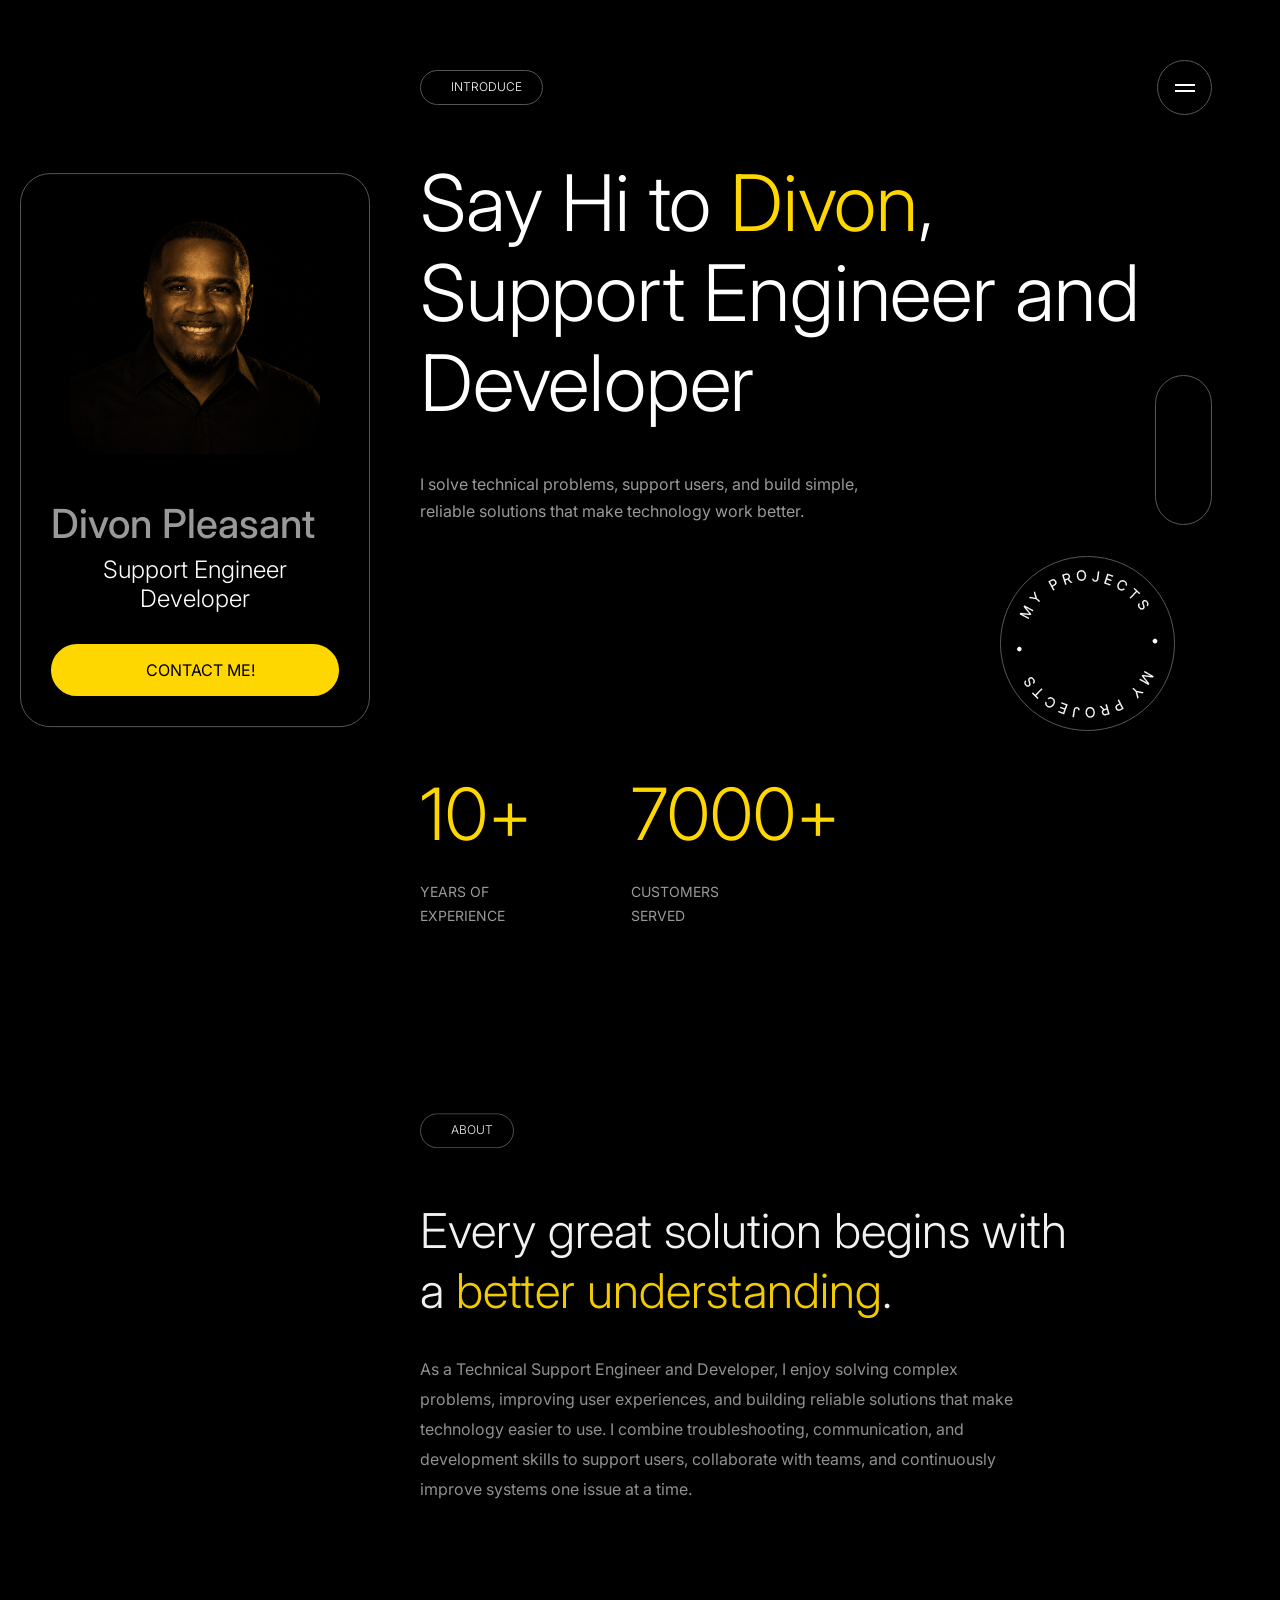
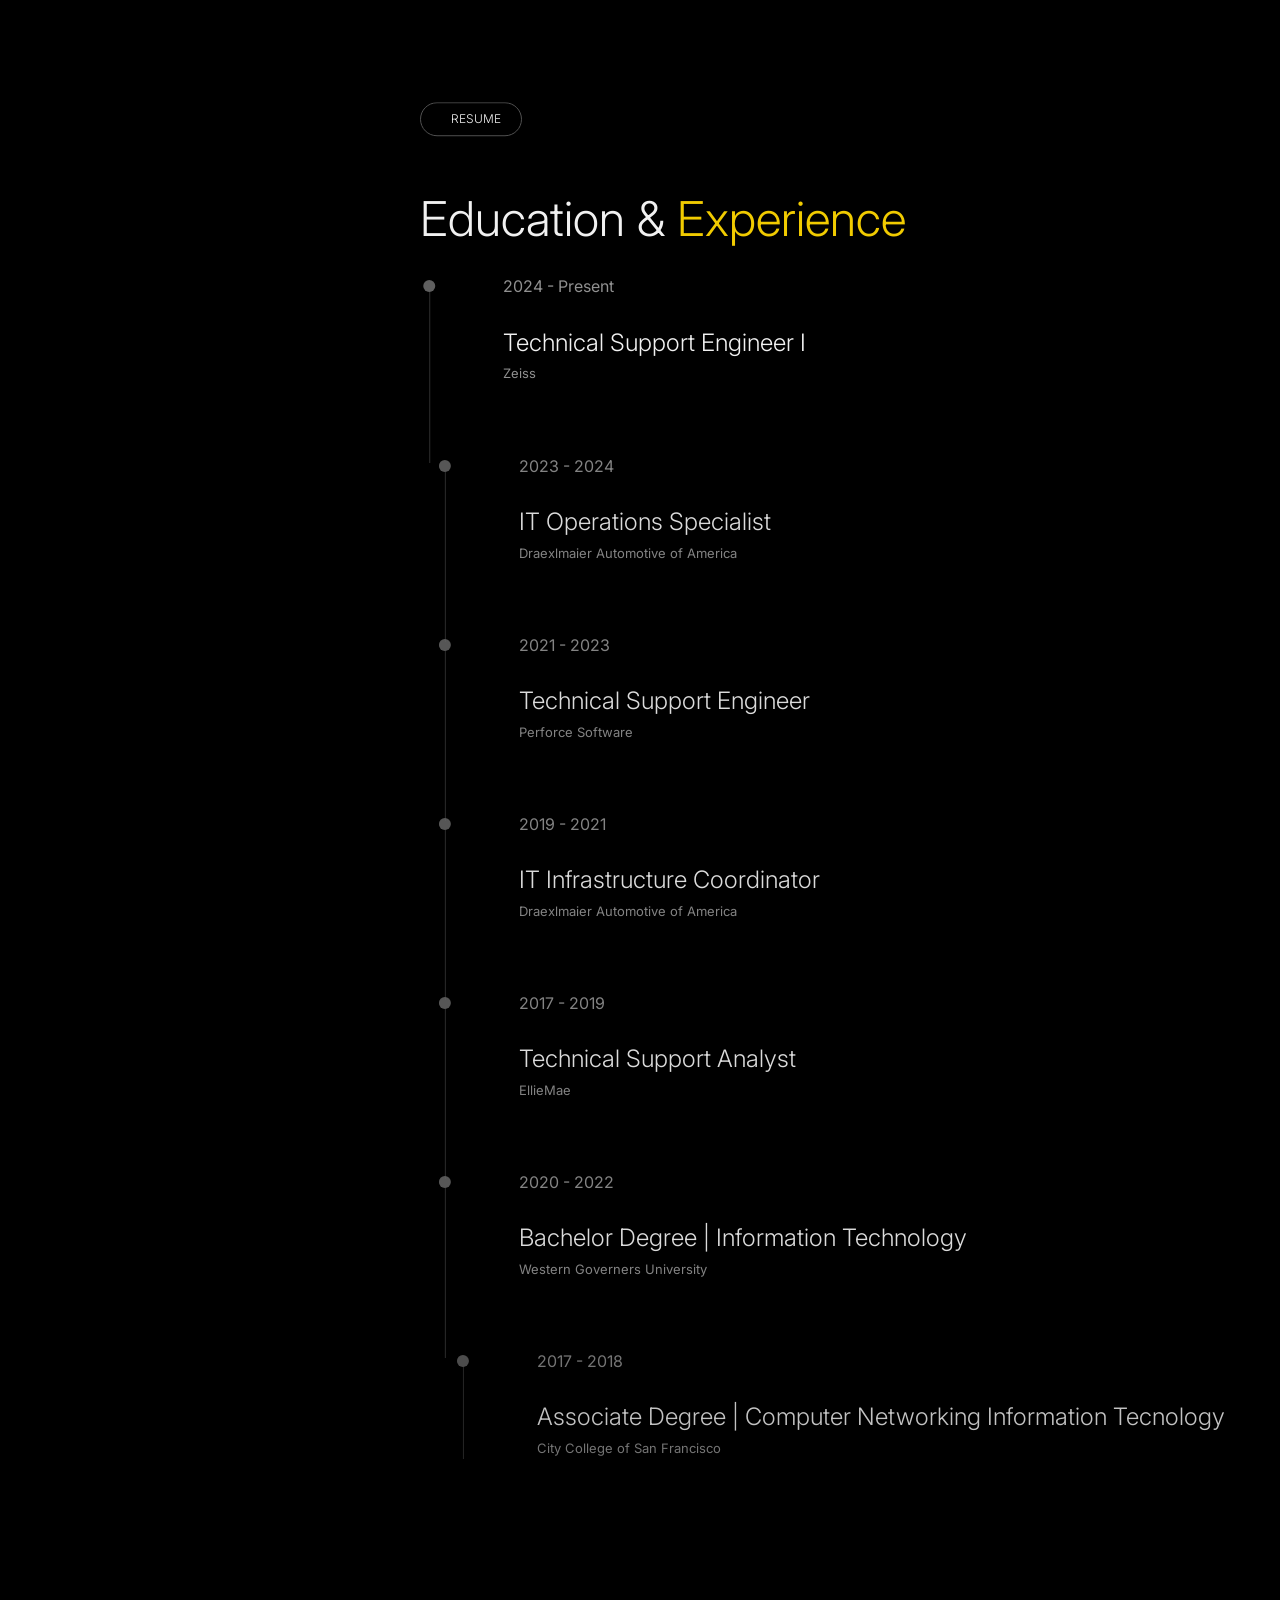
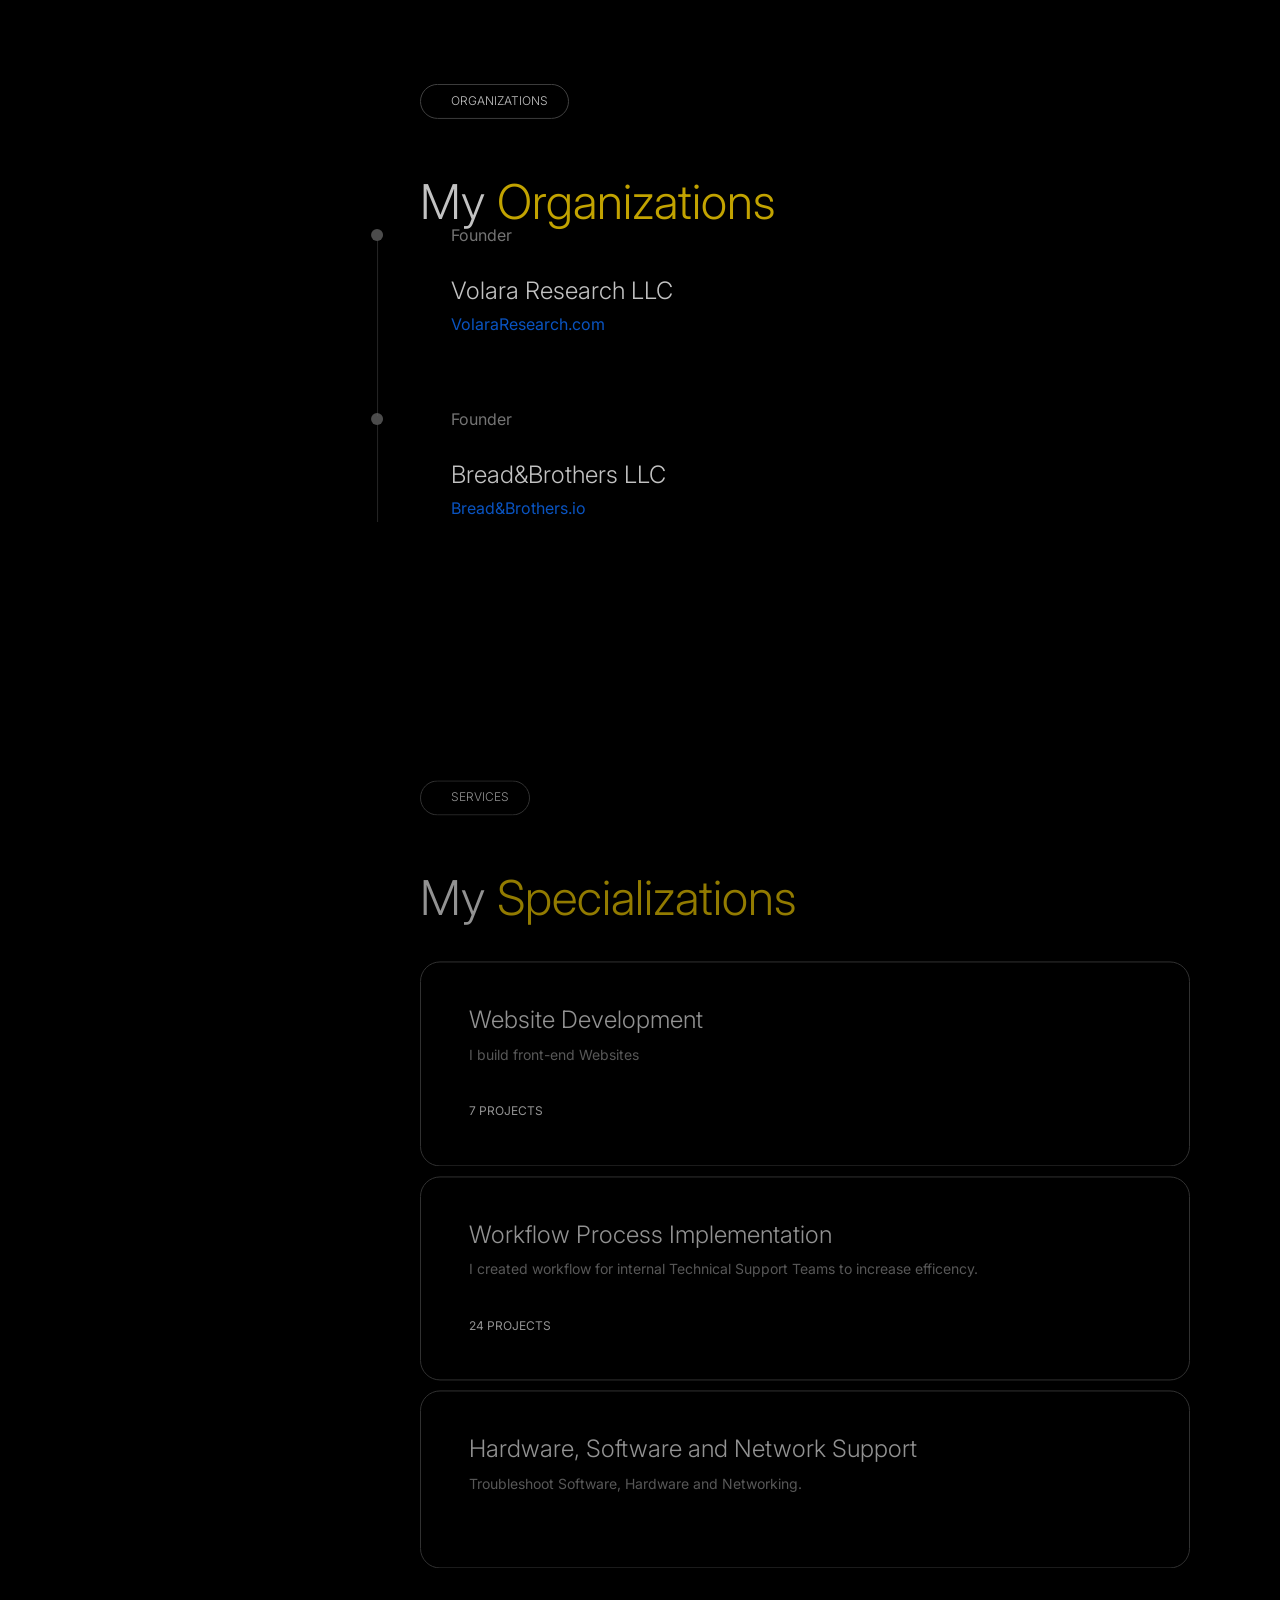
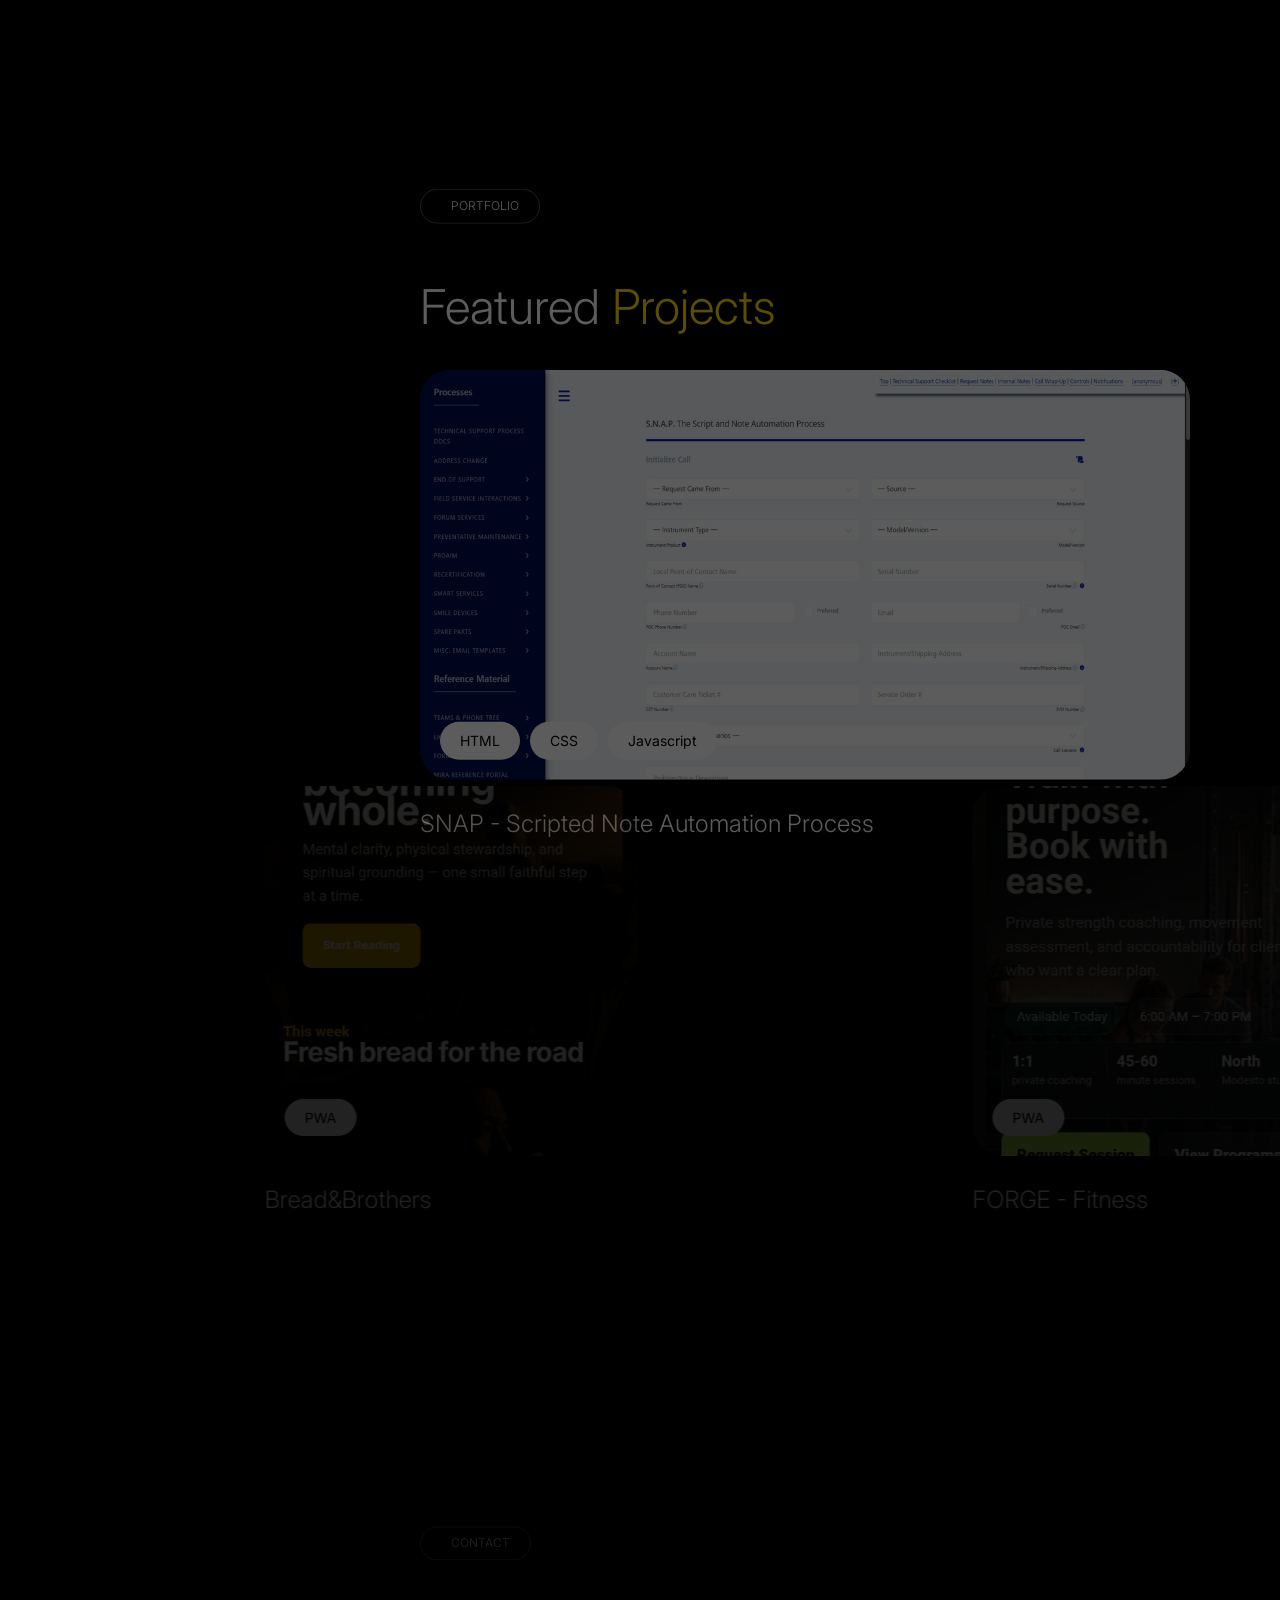
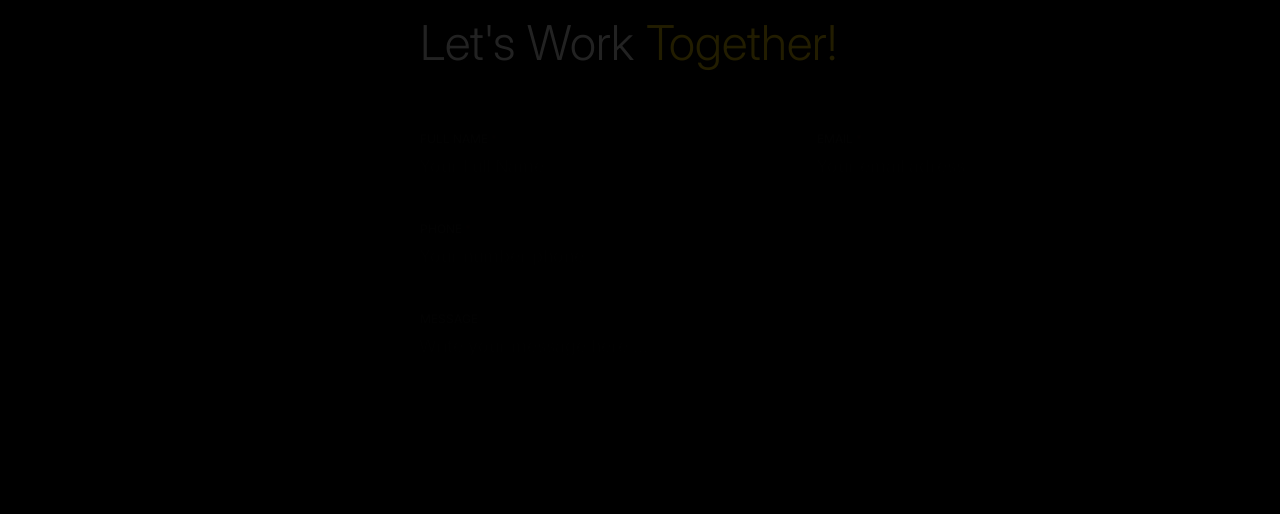
==== commit e0eb553a: "update to index" ====
--- a/index.html
+++ b/index.html
@@ -701,7 +701,7 @@
                                     <div class="col-md-12">
                                         <div class="input-group">
                                             <label for="message">message</label>
-                                            <textarea name="message" id="message" placeholder="Wrire your message here ..."></textarea>
+                                            <textarea name="message" id="message" placeholder="Write your message here ..."></textarea>
                                         </div>
                                     </div>
                                     <div class="col-md-12">
